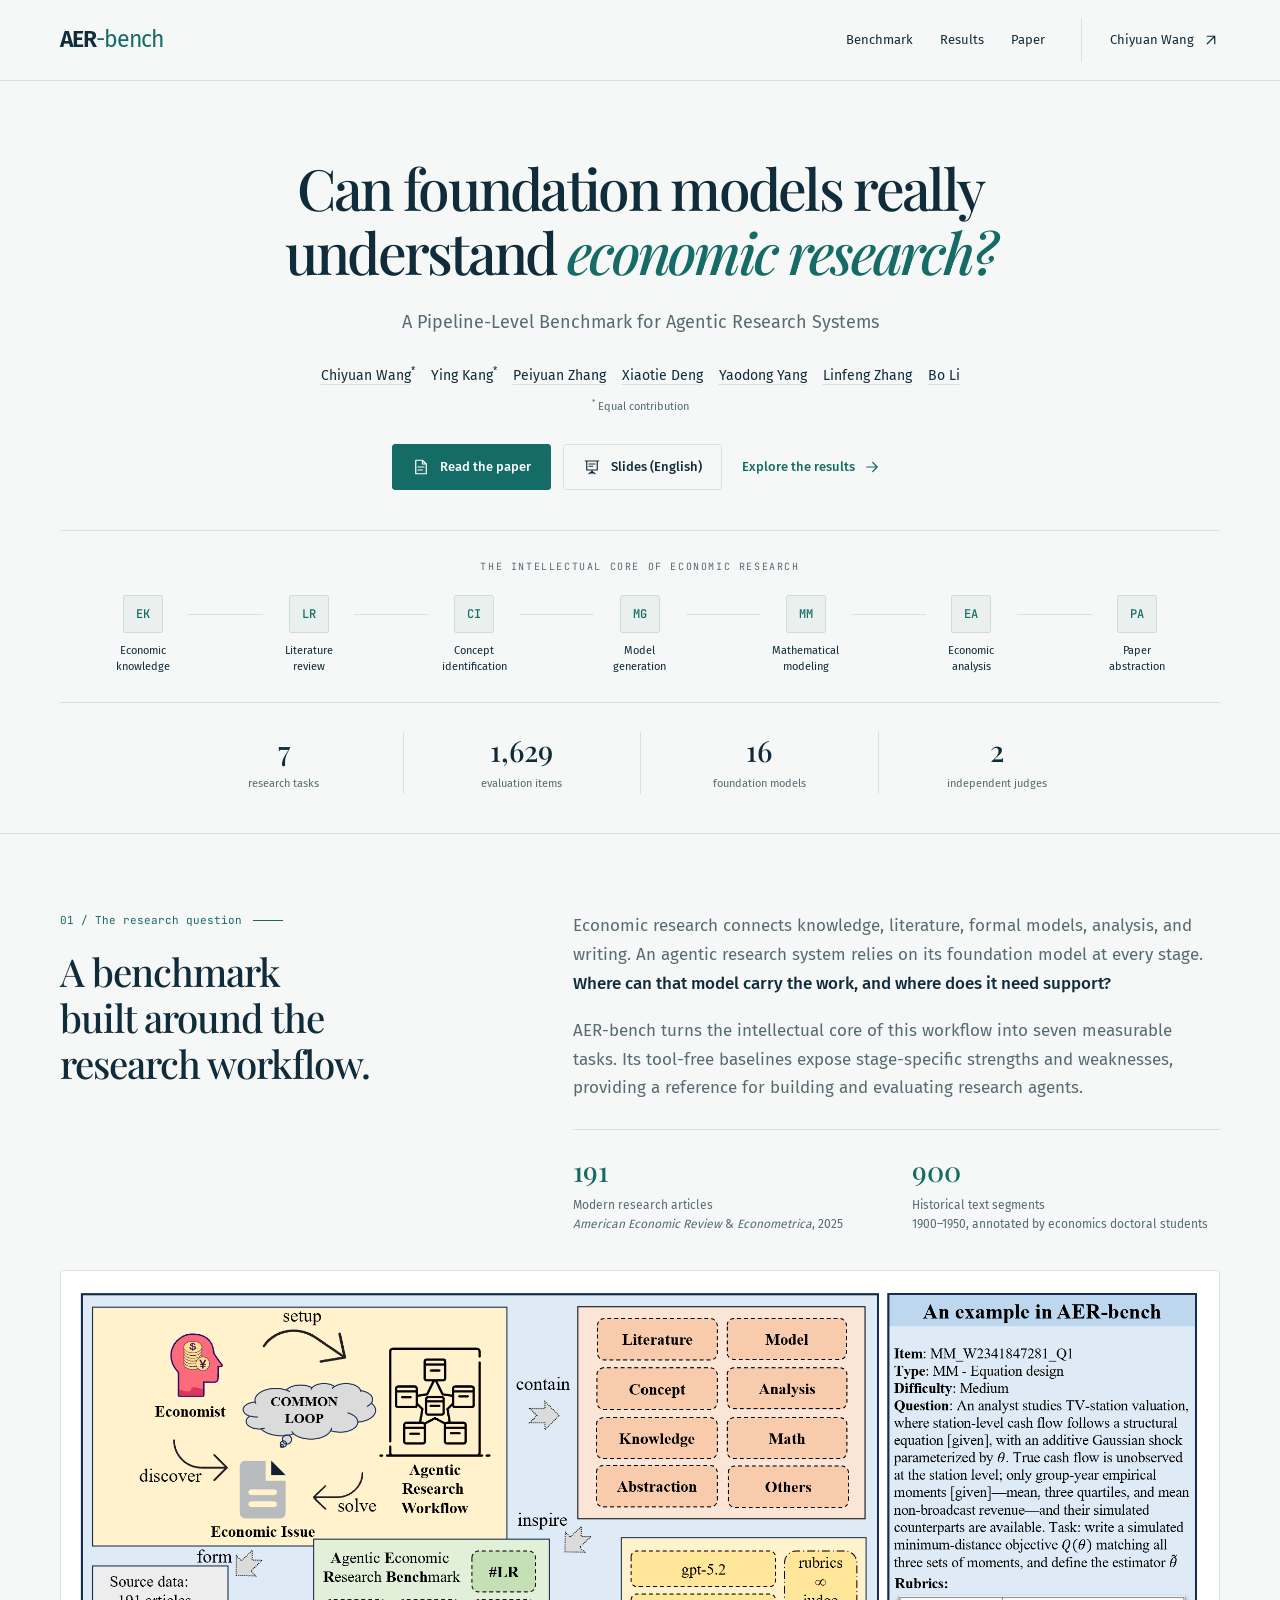
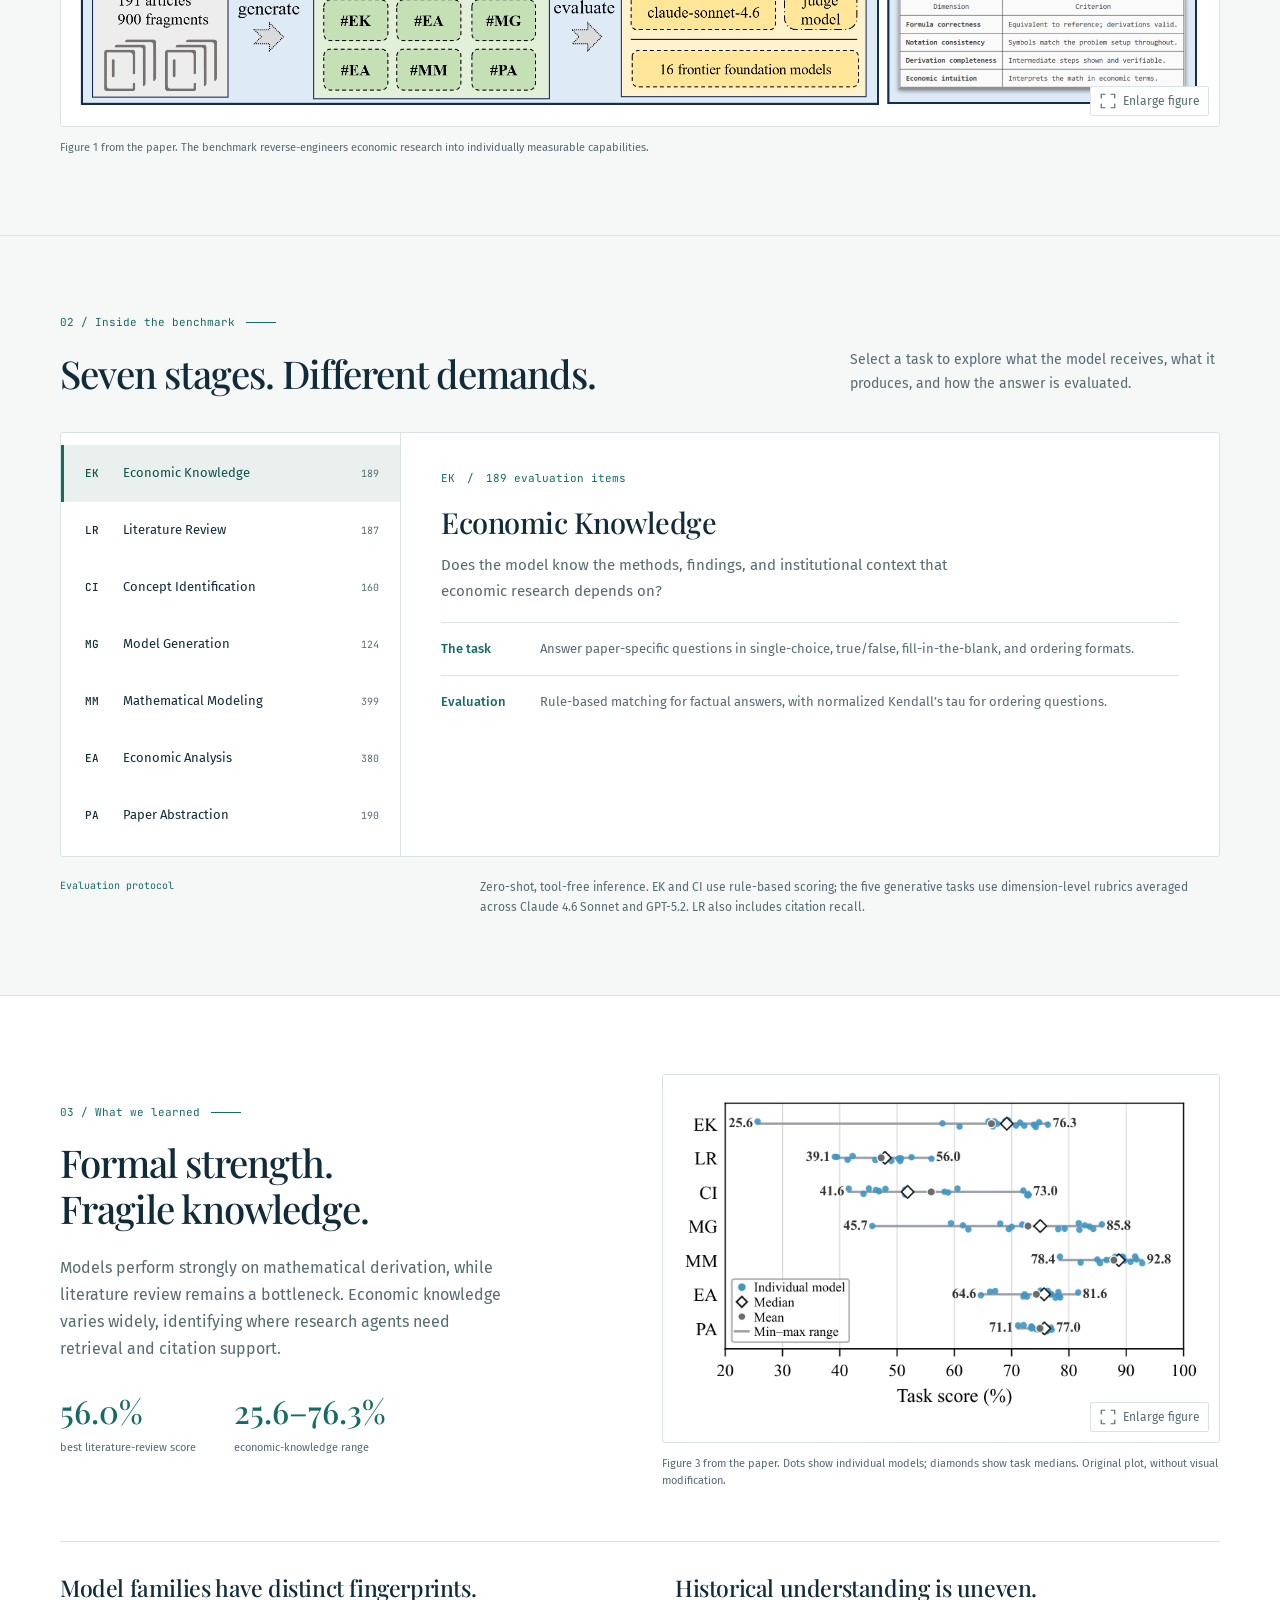
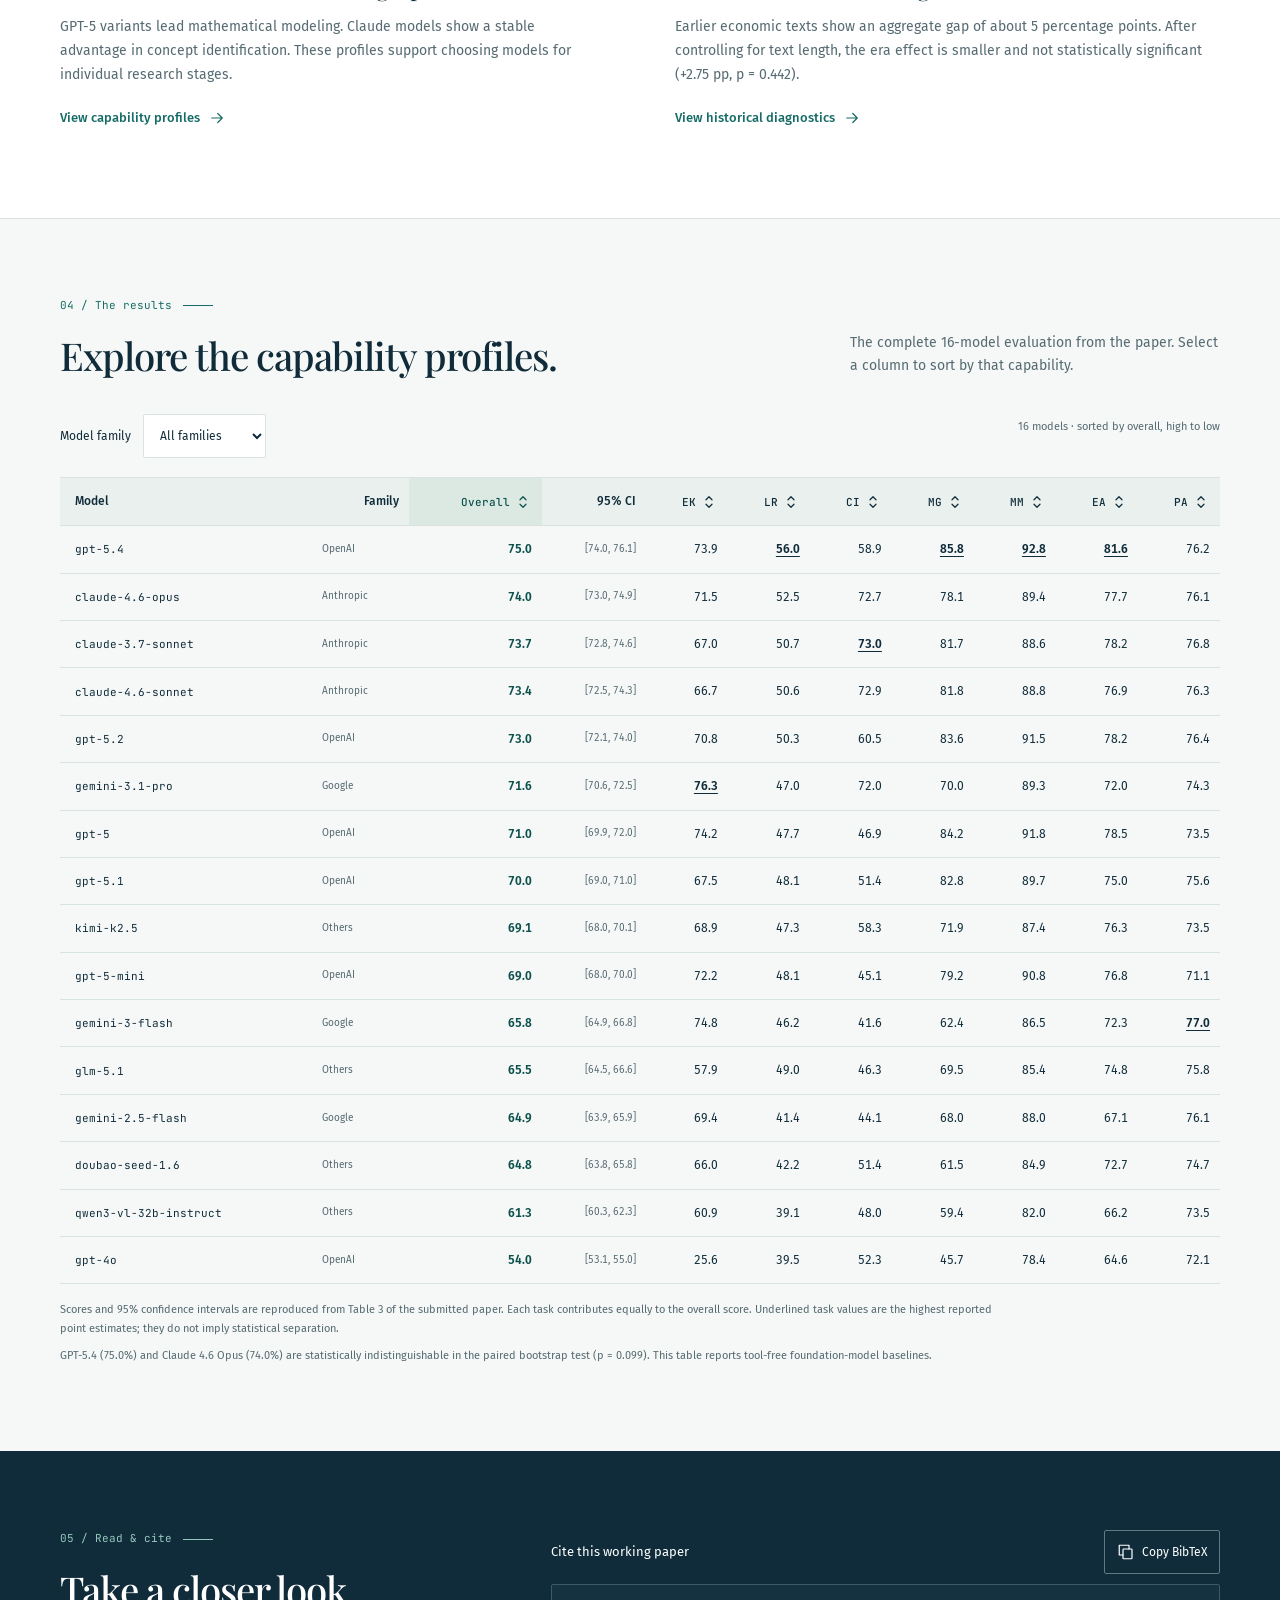
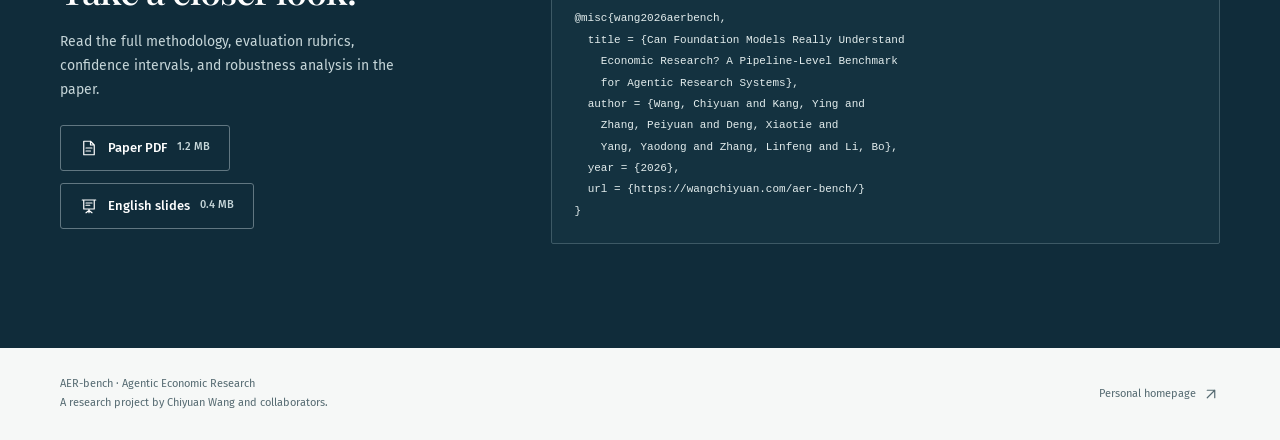
==== aer-bench/index.html @ 3208f841 "Add interactive AER-bench research project page" ====
<!DOCTYPE html>
<html lang="en">
  <head>
    <meta charset="utf-8" />
    <meta name="viewport" content="width=device-width, initial-scale=1" />
    <title>AER-bench — Can Foundation Models Really Understand Economic Research?</title>
    <meta name="description" content="AER-bench evaluates 16 foundation models across seven stages of economic research, with 1,629 items drawn from modern research articles and historical economic texts." />
    <link rel="canonical" href="https://wangchiyuan.com/aer-bench/" />
    <link rel="icon" type="image/png" href="../static/uploads/pku_icon.png" />
    <meta property="og:type" content="website" />
    <meta property="og:title" content="AER-bench — A Pipeline-Level Benchmark for Agentic Research Systems" />
    <meta property="og:description" content="Seven tasks. 1,629 items. 16 foundation models. A diagnostic of the model capabilities behind agentic economic research." />
    <meta property="og:url" content="https://wangchiyuan.com/aer-bench/" />
    <meta property="og:image" content="https://wangchiyuan.com/aer-bench/assets/framework.png" />
    <meta name="theme-color" content="#f6f8f7" />
    <link rel="preload" href="assets/fonts/playfair-display-normal.woff2" as="font" type="font/woff2" crossorigin />
    <link rel="preload" href="assets/fonts/fira-sans-400.woff2" as="font" type="font/woff2" crossorigin />
    <link rel="stylesheet" href="style.css?v=1" />
    <script src="script.js" defer></script>
    <script type="application/ld+json">
      {
        "@context": "https://schema.org",
        "@type": "ScholarlyArticle",
        "name": "Can Foundation Models Really Understand Economic Research? A Pipeline-Level Benchmark for Agentic Research Systems",
        "alternateName": "AER-bench",
        "url": "https://wangchiyuan.com/aer-bench/",
        "encoding": {"@type": "MediaObject", "contentUrl": "https://wangchiyuan.com/static/uploads/AER_bench.pdf", "encodingFormat": "application/pdf"},
        "author": [
          {"@type": "Person", "name": "Chiyuan Wang", "url": "https://wangchiyuan.com/"},
          {"@type": "Person", "name": "Ying Kang"},
          {"@type": "Person", "name": "Peiyuan Zhang"},
          {"@type": "Person", "name": "Xiaotie Deng"},
          {"@type": "Person", "name": "Yaodong Yang"},
          {"@type": "Person", "name": "Linfeng Zhang"},
          {"@type": "Person", "name": "Bo Li"}
        ]
      }
    </script>
  </head>
  <body id="top">
    <a class="skip-link" href="#overview">Skip to the research</a>
    <svg class="symbols" xmlns="http://www.w3.org/2000/svg" aria-hidden="true">
      <symbol id="arrow" viewBox="0 0 24 24"><path d="M5 12h14m-6-6 6 6-6 6" /></symbol>
      <symbol id="external" viewBox="0 0 24 24"><path d="M7 17 17 7M7 7h10v10" /></symbol>
      <symbol id="paper" viewBox="0 0 24 24"><path d="M14 3H5v18h14V8Zm0 0v5h5M8 12h8M8 16h6" /></symbol>
      <symbol id="slides" viewBox="0 0 24 24"><path d="M3 4h18M5 4v12h14V4M12 16v5m-4 0 4-3 4 3M8 8h8M8 11h5" /></symbol>
      <symbol id="expand" viewBox="0 0 24 24"><path d="M8 3H3v5m13-5h5v5M3 16v5h5m13-5v5h-5" /></symbol>
      <symbol id="copy" viewBox="0 0 24 24"><rect x="8" y="8" width="12" height="13" rx="1" /><path d="M16 8V3H3v13h5" /></symbol>
      <symbol id="close" viewBox="0 0 24 24"><path d="m6 6 12 12M6 18 18 6" /></symbol>
      <symbol id="sort" viewBox="0 0 24 24"><path d="m8 9 4-4 4 4m-8 6 4 4 4-4" /></symbol>
    </svg>

    <header class="site-nav">
      <nav class="container nav-inner" aria-label="Project">
        <a href="#top" class="brand" aria-label="AER-bench, back to top">AER<span>-bench</span></a>
        <div class="nav-links">
          <a href="#benchmark">Benchmark</a>
          <a href="#results">Results</a>
          <a class="nav-paper" href="../static/uploads/AER_bench.pdf">Paper</a>
        </div>
        <a href="../" class="home-link" aria-label="Chiyuan Wang’s personal homepage"><span>Chiyuan Wang</span><svg class="icon" aria-hidden="true"><use href="#external" /></svg></a>
      </nav>
    </header>

    <main>
      <section class="hero container" aria-labelledby="project-title">
        <h1 id="project-title">Can foundation models really understand <em>economic research?</em></h1>
        <p class="subtitle">A Pipeline-Level Benchmark for Agentic Research Systems</p>
        <p class="authors">
          <span class="author"><a href="../">Chiyuan Wang</a><sup>*</sup></span>
          <span class="author">Ying Kang<sup>*</sup></span>
          <span class="author"><a href="https://cdjnzpy.github.io/">Peiyuan Zhang</a></span>
          <span class="author"><a href="https://scholar.google.com/citations?user=OBUwP_oAAAAJ&amp;hl=en">Xiaotie Deng</a></span>
          <span class="author"><a href="https://www.yangyaodong.com/">Yaodong Yang</a></span>
          <span class="author"><a href="https://scholar.google.com/citations?user=jk7qwmcAAAAJ&amp;hl=zh-CN">Linfeng Zhang</a></span>
          <span class="author"><a href="https://liboecon.com/">Bo Li</a></span>
        </p>
        <p class="contribution"><sup>*</sup> Equal contribution</p>
        <div class="actions">
          <a class="button primary" href="../static/uploads/AER_bench.pdf" type="application/pdf"><svg class="icon" aria-hidden="true"><use href="#paper" /></svg>Read the paper</a>
          <a class="button" href="../static/uploads/AER_bench_slides_en.pdf" type="application/pdf" hreflang="en"><svg class="icon" aria-hidden="true"><use href="#slides" /></svg>Slides (English)</a>
          <a class="text-link" href="#results">Explore the results<svg class="icon" aria-hidden="true"><use href="#arrow" /></svg></a>
        </div>
        <div class="workflow" aria-label="The seven benchmark tasks">
          <p class="workflow-caption">The intellectual core of economic research</p>
          <ol>
            <li><a href="#benchmark" data-task-link="EK"><span class="code">EK</span><span class="name">Economic<br />knowledge</span></a></li>
            <li><a href="#benchmark" data-task-link="LR"><span class="code">LR</span><span class="name">Literature<br />review</span></a></li>
            <li><a href="#benchmark" data-task-link="CI"><span class="code">CI</span><span class="name">Concept<br />identification</span></a></li>
            <li><a href="#benchmark" data-task-link="MG"><span class="code">MG</span><span class="name">Model<br />generation</span></a></li>
            <li><a href="#benchmark" data-task-link="MM"><span class="code">MM</span><span class="name">Mathematical<br />modeling</span></a></li>
            <li><a href="#benchmark" data-task-link="EA"><span class="code">EA</span><span class="name">Economic<br />analysis</span></a></li>
            <li><a href="#benchmark" data-task-link="PA"><span class="code">PA</span><span class="name">Paper<br />abstraction</span></a></li>
          </ol>
        </div>
        <dl class="stats">
          <div><dt>7</dt><dd>research tasks</dd></div>
          <div><dt>1,629</dt><dd>evaluation items</dd></div>
          <div><dt>16</dt><dd>foundation models</dd></div>
          <div><dt>2</dt><dd>independent judges</dd></div>
        </dl>
      </section>

      <section class="section" id="overview" aria-labelledby="overview-title">
        <div class="container">
          <div class="intro-layout">
            <div><p class="section-number">01 / The research question</p><h2 id="overview-title">A benchmark built around the research workflow.</h2></div>
            <div class="intro-copy">
              <p>Economic research connects knowledge, literature, formal models, analysis, and writing. An agentic research system relies on its foundation model at every stage. <strong>Where can that model carry the work, and where does it need support?</strong></p>
              <p>AER-bench turns the intellectual core of this workflow into seven measurable tasks. Its tool-free baselines expose stage-specific strengths and weaknesses, providing a reference for building and evaluating research agents.</p>
              <div class="corpus">
                <div><strong>191</strong><span>Modern research articles<br /><em>American Economic Review</em> &amp; <em>Econometrica</em>, 2025</span></div>
                <div><strong>900</strong><span>Historical text segments<br />1900–1950, annotated by economics doctoral students</span></div>
              </div>
            </div>
          </div>
          <figure class="figure">
            <button class="figure-open" type="button" data-figure="assets/framework.png" data-figure-title="AER-bench: original framework from the paper" aria-label="Enlarge the AER-bench framework figure">
              <img src="assets/framework.png" alt="The paper’s framework: modern and historical source texts yield seven research tasks, evaluated across 16 foundation models using task-specific rubrics and two judges." width="2048" height="770" loading="lazy" />
              <span class="zoom-hint"><svg class="icon" aria-hidden="true"><use href="#expand" /></svg><span>Enlarge figure</span></span>
            </button>
            <figcaption>Figure 1 from the paper. The benchmark reverse-engineers economic research into individually measurable capabilities.</figcaption>
          </figure>
        </div>
      </section>

      <section class="section" id="benchmark" aria-labelledby="benchmark-title">
        <div class="container">
          <div class="section-heading">
            <div><p class="section-number">02 / Inside the benchmark</p><h2 id="benchmark-title">Seven stages. Different demands.</h2></div>
            <p class="section-description">Select a task to explore what the model receives, what it produces, and how the answer is evaluated.</p>
          </div>
          <div class="task-explorer">
            <div class="task-tabs" role="tablist" aria-label="Research tasks" aria-orientation="vertical">
              <button class="task-tab" id="tab-EK" role="tab" aria-controls="task-panel" aria-selected="true" data-task="EK"><span class="task-code">EK</span><span class="task-label">Economic Knowledge</span><span class="count">189</span></button>
              <button class="task-tab" id="tab-LR" role="tab" aria-controls="task-panel" aria-selected="false" tabindex="-1" data-task="LR"><span class="task-code">LR</span><span class="task-label">Literature Review</span><span class="count">187</span></button>
              <button class="task-tab" id="tab-CI" role="tab" aria-controls="task-panel" aria-selected="false" tabindex="-1" data-task="CI"><span class="task-code">CI</span><span class="task-label">Concept Identification</span><span class="count">160</span></button>
              <button class="task-tab" id="tab-MG" role="tab" aria-controls="task-panel" aria-selected="false" tabindex="-1" data-task="MG"><span class="task-code">MG</span><span class="task-label">Model Generation</span><span class="count">124</span></button>
              <button class="task-tab" id="tab-MM" role="tab" aria-controls="task-panel" aria-selected="false" tabindex="-1" data-task="MM"><span class="task-code">MM</span><span class="task-label">Mathematical Modeling</span><span class="count">399</span></button>
              <button class="task-tab" id="tab-EA" role="tab" aria-controls="task-panel" aria-selected="false" tabindex="-1" data-task="EA"><span class="task-code">EA</span><span class="task-label">Economic Analysis</span><span class="count">380</span></button>
              <button class="task-tab" id="tab-PA" role="tab" aria-controls="task-panel" aria-selected="false" tabindex="-1" data-task="PA"><span class="task-code">PA</span><span class="task-label">Paper Abstraction</span><span class="count">190</span></button>
            </div>
            <div class="task-panel" id="task-panel" role="tabpanel" aria-labelledby="tab-EK" tabindex="0">
              <p class="task-meta"><span id="task-code">EK</span><span>/</span><span id="task-count">189 evaluation items</span></p>
              <h3 id="task-title">Economic Knowledge</h3>
              <p class="task-description" id="task-description">Does the model know the methods, findings, and institutional context that economic research depends on?</p>
              <dl class="task-detail"><dt>The task</dt><dd id="task-format">Answer paper-specific questions in single-choice, true/false, fill-in-the-blank, and ordering formats.</dd></dl>
              <dl class="task-detail"><dt>Evaluation</dt><dd id="task-scoring">Rule-based matching for factual answers, with normalized Kendall’s tau for ordering questions.</dd></dl>
            </div>
          </div>
          <div class="protocol"><span class="protocol-label">Evaluation protocol</span><p>Zero-shot, tool-free inference. EK and CI use rule-based scoring; the five generative tasks use dimension-level rubrics averaged across Claude 4.6 Sonnet and GPT-5.2. LR also includes citation recall.</p></div>
          <noscript><p>Task details are available in Section 2.1 of the <a href="../static/uploads/AER_bench.pdf">paper</a>. The task selector and result sorting require JavaScript; all reported scores remain available below.</p></noscript>
        </div>
      </section>

      <section class="section findings" id="findings" aria-labelledby="findings-title">
        <div class="container">
          <div class="finding-main">
            <div>
              <p class="section-number">03 / What we learned</p>
              <h2 id="findings-title">Formal strength.<br />Fragile knowledge.</h2>
              <p class="summary">Models perform strongly on mathematical derivation, while literature review remains a bottleneck. Economic knowledge varies widely, identifying where research agents need retrieval and citation support.</p>
              <div class="finding-numbers"><div><strong>56.0%</strong><span>best literature-review score</span></div><div><strong>25.6–76.3%</strong><span>economic-knowledge range</span></div></div>
            </div>
            <figure class="figure">
              <button class="figure-open" type="button" data-figure="assets/task_score_distribution.png" data-figure-title="Task-score distributions across all 16 models" aria-label="Enlarge task-score distribution figure"><img src="assets/task_score_distribution.png" alt="Task scores across 16 models: literature review ranges from 39.1 to 56.0 percent; mathematical modeling ranges from 78.4 to 92.8 percent; economic knowledge has the widest spread, from 25.6 to 76.3 percent." width="732" height="439" loading="lazy" /><span class="zoom-hint"><svg class="icon" aria-hidden="true"><use href="#expand" /></svg><span>Enlarge figure</span></span></button>
              <figcaption>Figure 3 from the paper. Dots show individual models; diamonds show task medians. Original plot, without visual modification.</figcaption>
            </figure>
          </div>
          <div class="finding-notes">
            <article><h3>Model families have distinct fingerprints.</h3><p>GPT-5 variants lead mathematical modeling. Claude models show a stable advantage in concept identification. These profiles support choosing models for individual research stages.</p><button class="text-link figure-link" type="button" data-figure="assets/all_model_task_scores.png" data-figure-title="Per-task capability profiles for all 16 models">View capability profiles<svg class="icon" aria-hidden="true"><use href="#arrow" /></svg></button></article>
            <article><h3>Historical understanding is uneven.</h3><p>Earlier economic texts show an aggregate gap of about 5 percentage points. After controlling for text length, the era effect is smaller and not statistically significant (+2.75 pp, p = 0.442).</p><button class="text-link figure-link" type="button" data-figure="assets/historical_ci.png" data-figure-title="Historical concept identification across eight economic dimensions">View historical diagnostics<svg class="icon" aria-hidden="true"><use href="#arrow" /></svg></button></article>
          </div>
        </div>
      </section>

      <section class="section" id="results" aria-labelledby="results-title">
        <div class="container">
          <div class="section-heading"><div><p class="section-number">04 / The results</p><h2 id="results-title">Explore the capability profiles.</h2></div><p class="section-description">The complete 16-model evaluation from the paper. Select a column to sort by that capability.</p></div>
          <div class="results-controls"><label class="filter" for="family-filter">Model family<select id="family-filter"><option value="all">All families</option><option value="OpenAI">OpenAI</option><option value="Anthropic">Anthropic</option><option value="Google">Google</option><option value="Others">Others</option></select></label><p class="results-status" id="results-status" role="status">16 models · sorted by overall, high to low</p></div>
          <p class="table-help">Scroll across to compare task scores. Model names stay in view.</p>
          <div class="table-scroll" role="region" aria-label="Model results, scroll horizontally for all task scores" tabindex="0">
            <table id="results-table">
              <caption class="sr-only">AER-bench Table 3. Scores in percent, higher is better. Overall confidence intervals use item-level bootstrap resampling.</caption>
              <thead><tr><th scope="col">Model</th><th scope="col">Family</th><th scope="col" class="metric-heading" aria-sort="descending"><button type="button" data-sort="overall">Overall<svg class="icon" aria-hidden="true"><use href="#sort" /></svg></button></th><th scope="col">95% CI</th><th scope="col" class="metric-heading" aria-sort="none"><button type="button" data-sort="EK" title="Economic Knowledge">EK<svg class="icon" aria-hidden="true"><use href="#sort" /></svg></button></th><th scope="col" class="metric-heading" aria-sort="none"><button type="button" data-sort="LR" title="Literature Review">LR<svg class="icon" aria-hidden="true"><use href="#sort" /></svg></button></th><th scope="col" class="metric-heading" aria-sort="none"><button type="button" data-sort="CI" title="Concept Identification">CI<svg class="icon" aria-hidden="true"><use href="#sort" /></svg></button></th><th scope="col" class="metric-heading" aria-sort="none"><button type="button" data-sort="MG" title="Model Generation">MG<svg class="icon" aria-hidden="true"><use href="#sort" /></svg></button></th><th scope="col" class="metric-heading" aria-sort="none"><button type="button" data-sort="MM" title="Mathematical Modeling">MM<svg class="icon" aria-hidden="true"><use href="#sort" /></svg></button></th><th scope="col" class="metric-heading" aria-sort="none"><button type="button" data-sort="EA" title="Economic Analysis">EA<svg class="icon" aria-hidden="true"><use href="#sort" /></svg></button></th><th scope="col" class="metric-heading" aria-sort="none"><button type="button" data-sort="PA" title="Paper Abstraction">PA<svg class="icon" aria-hidden="true"><use href="#sort" /></svg></button></th></tr></thead>
              <tbody>
                <tr data-model="gpt-5.4" data-family="OpenAI" data-overall="75.0" data-ek="73.9" data-lr="56.0" data-ci="58.9" data-mg="85.8" data-mm="92.8" data-ea="81.6" data-pa="76.2"><th scope="row">gpt-5.4</th><td class="provider">OpenAI</td><td class="overall">75.0</td><td class="interval">[74.0, 76.1]</td><td>73.9</td><td class="best">56.0</td><td>58.9</td><td class="best">85.8</td><td class="best">92.8</td><td class="best">81.6</td><td>76.2</td></tr>
                <tr data-model="claude-4.6-opus" data-family="Anthropic" data-overall="74.0" data-ek="71.5" data-lr="52.5" data-ci="72.7" data-mg="78.1" data-mm="89.4" data-ea="77.7" data-pa="76.1"><th scope="row">claude-4.6-opus</th><td class="provider">Anthropic</td><td class="overall">74.0</td><td class="interval">[73.0, 74.9]</td><td>71.5</td><td>52.5</td><td>72.7</td><td>78.1</td><td>89.4</td><td>77.7</td><td>76.1</td></tr>
                <tr data-model="claude-3.7-sonnet" data-family="Anthropic" data-overall="73.7" data-ek="67.0" data-lr="50.7" data-ci="73.0" data-mg="81.7" data-mm="88.6" data-ea="78.2" data-pa="76.8"><th scope="row">claude-3.7-sonnet</th><td class="provider">Anthropic</td><td class="overall">73.7</td><td class="interval">[72.8, 74.6]</td><td>67.0</td><td>50.7</td><td class="best">73.0</td><td>81.7</td><td>88.6</td><td>78.2</td><td>76.8</td></tr>
                <tr data-model="claude-4.6-sonnet" data-family="Anthropic" data-overall="73.4" data-ek="66.7" data-lr="50.6" data-ci="72.9" data-mg="81.8" data-mm="88.8" data-ea="76.9" data-pa="76.3"><th scope="row">claude-4.6-sonnet</th><td class="provider">Anthropic</td><td class="overall">73.4</td><td class="interval">[72.5, 74.3]</td><td>66.7</td><td>50.6</td><td>72.9</td><td>81.8</td><td>88.8</td><td>76.9</td><td>76.3</td></tr>
                <tr data-model="gpt-5.2" data-family="OpenAI" data-overall="73.0" data-ek="70.8" data-lr="50.3" data-ci="60.5" data-mg="83.6" data-mm="91.5" data-ea="78.2" data-pa="76.4"><th scope="row">gpt-5.2</th><td class="provider">OpenAI</td><td class="overall">73.0</td><td class="interval">[72.1, 74.0]</td><td>70.8</td><td>50.3</td><td>60.5</td><td>83.6</td><td>91.5</td><td>78.2</td><td>76.4</td></tr>
                <tr data-model="gemini-3.1-pro" data-family="Google" data-overall="71.6" data-ek="76.3" data-lr="47.0" data-ci="72.0" data-mg="70.0" data-mm="89.3" data-ea="72.0" data-pa="74.3"><th scope="row">gemini-3.1-pro</th><td class="provider">Google</td><td class="overall">71.6</td><td class="interval">[70.6, 72.5]</td><td class="best">76.3</td><td>47.0</td><td>72.0</td><td>70.0</td><td>89.3</td><td>72.0</td><td>74.3</td></tr>
                <tr data-model="gpt-5" data-family="OpenAI" data-overall="71.0" data-ek="74.2" data-lr="47.7" data-ci="46.9" data-mg="84.2" data-mm="91.8" data-ea="78.5" data-pa="73.5"><th scope="row">gpt-5</th><td class="provider">OpenAI</td><td class="overall">71.0</td><td class="interval">[69.9, 72.0]</td><td>74.2</td><td>47.7</td><td>46.9</td><td>84.2</td><td>91.8</td><td>78.5</td><td>73.5</td></tr>
                <tr data-model="gpt-5.1" data-family="OpenAI" data-overall="70.0" data-ek="67.5" data-lr="48.1" data-ci="51.4" data-mg="82.8" data-mm="89.7" data-ea="75.0" data-pa="75.6"><th scope="row">gpt-5.1</th><td class="provider">OpenAI</td><td class="overall">70.0</td><td class="interval">[69.0, 71.0]</td><td>67.5</td><td>48.1</td><td>51.4</td><td>82.8</td><td>89.7</td><td>75.0</td><td>75.6</td></tr>
                <tr data-model="kimi-k2.5" data-family="Others" data-overall="69.1" data-ek="68.9" data-lr="47.3" data-ci="58.3" data-mg="71.9" data-mm="87.4" data-ea="76.3" data-pa="73.5"><th scope="row">kimi-k2.5</th><td class="provider">Others</td><td class="overall">69.1</td><td class="interval">[68.0, 70.1]</td><td>68.9</td><td>47.3</td><td>58.3</td><td>71.9</td><td>87.4</td><td>76.3</td><td>73.5</td></tr>
                <tr data-model="gpt-5-mini" data-family="OpenAI" data-overall="69.0" data-ek="72.2" data-lr="48.1" data-ci="45.1" data-mg="79.2" data-mm="90.8" data-ea="76.8" data-pa="71.1"><th scope="row">gpt-5-mini</th><td class="provider">OpenAI</td><td class="overall">69.0</td><td class="interval">[68.0, 70.0]</td><td>72.2</td><td>48.1</td><td>45.1</td><td>79.2</td><td>90.8</td><td>76.8</td><td>71.1</td></tr>
                <tr data-model="gemini-3-flash" data-family="Google" data-overall="65.8" data-ek="74.8" data-lr="46.2" data-ci="41.6" data-mg="62.4" data-mm="86.5" data-ea="72.3" data-pa="77.0"><th scope="row">gemini-3-flash</th><td class="provider">Google</td><td class="overall">65.8</td><td class="interval">[64.9, 66.8]</td><td>74.8</td><td>46.2</td><td>41.6</td><td>62.4</td><td>86.5</td><td>72.3</td><td class="best">77.0</td></tr>
                <tr data-model="glm-5.1" data-family="Others" data-overall="65.5" data-ek="57.9" data-lr="49.0" data-ci="46.3" data-mg="69.5" data-mm="85.4" data-ea="74.8" data-pa="75.8"><th scope="row">glm-5.1</th><td class="provider">Others</td><td class="overall">65.5</td><td class="interval">[64.5, 66.6]</td><td>57.9</td><td>49.0</td><td>46.3</td><td>69.5</td><td>85.4</td><td>74.8</td><td>75.8</td></tr>
                <tr data-model="gemini-2.5-flash" data-family="Google" data-overall="64.9" data-ek="69.4" data-lr="41.4" data-ci="44.1" data-mg="68.0" data-mm="88.0" data-ea="67.1" data-pa="76.1"><th scope="row">gemini-2.5-flash</th><td class="provider">Google</td><td class="overall">64.9</td><td class="interval">[63.9, 65.9]</td><td>69.4</td><td>41.4</td><td>44.1</td><td>68.0</td><td>88.0</td><td>67.1</td><td>76.1</td></tr>
                <tr data-model="doubao-seed-1.6" data-family="Others" data-overall="64.8" data-ek="66.0" data-lr="42.2" data-ci="51.4" data-mg="61.5" data-mm="84.9" data-ea="72.7" data-pa="74.7"><th scope="row">doubao-seed-1.6</th><td class="provider">Others</td><td class="overall">64.8</td><td class="interval">[63.8, 65.8]</td><td>66.0</td><td>42.2</td><td>51.4</td><td>61.5</td><td>84.9</td><td>72.7</td><td>74.7</td></tr>
                <tr data-model="qwen3-vl-32b-instruct" data-family="Others" data-overall="61.3" data-ek="60.9" data-lr="39.1" data-ci="48.0" data-mg="59.4" data-mm="82.0" data-ea="66.2" data-pa="73.5"><th scope="row">qwen3-vl-32b-instruct</th><td class="provider">Others</td><td class="overall">61.3</td><td class="interval">[60.3, 62.3]</td><td>60.9</td><td>39.1</td><td>48.0</td><td>59.4</td><td>82.0</td><td>66.2</td><td>73.5</td></tr>
                <tr data-model="gpt-4o" data-family="OpenAI" data-overall="54.0" data-ek="25.6" data-lr="39.5" data-ci="52.3" data-mg="45.7" data-mm="78.4" data-ea="64.6" data-pa="72.1"><th scope="row">gpt-4o</th><td class="provider">OpenAI</td><td class="overall">54.0</td><td class="interval">[53.1, 55.0]</td><td>25.6</td><td>39.5</td><td>52.3</td><td>45.7</td><td>78.4</td><td>64.6</td><td>72.1</td></tr>
              </tbody>
            </table>
          </div>
          <div class="table-notes"><p>Scores and 95% confidence intervals are reproduced from Table 3 of the submitted paper. Each task contributes equally to the overall score. Underlined task values are the highest reported point estimates; they do not imply statistical separation.</p><p>GPT-5.4 (75.0%) and Claude 4.6 Opus (74.0%) are statistically indistinguishable in the paired bootstrap test (p = 0.099). This table reports tool-free foundation-model baselines.</p></div>
        </div>
      </section>

      <section class="section resources" id="resources" aria-labelledby="resources-title">
        <div class="container resource-layout">
          <div><p class="section-number">05 / Read &amp; cite</p><h2 id="resources-title">Take a closer look.</h2><p class="description">Read the full methodology, evaluation rubrics, confidence intervals, and robustness analysis in the paper.</p><div class="resource-links"><a class="button" href="../static/uploads/AER_bench.pdf" type="application/pdf"><svg class="icon" aria-hidden="true"><use href="#paper" /></svg>Paper PDF <small>1.2 MB</small></a><a class="button" href="../static/uploads/AER_bench_slides_en.pdf" type="application/pdf" hreflang="en"><svg class="icon" aria-hidden="true"><use href="#slides" /></svg>English slides <small>0.4 MB</small></a></div></div>
          <div><div class="citation-head"><h3>Cite this working paper</h3><button class="copy-button" id="copy-citation" type="button"><svg class="icon" aria-hidden="true"><use href="#copy" /></svg><span>Copy BibTeX</span></button></div><pre><code id="citation">@misc{wang2026aerbench,
  title = {Can Foundation Models Really Understand
    Economic Research? A Pipeline-Level Benchmark
    for Agentic Research Systems},
  author = {Wang, Chiyuan and Kang, Ying and
    Zhang, Peiyuan and Deng, Xiaotie and
    Yang, Yaodong and Zhang, Linfeng and Li, Bo},
  year = {2026},
  url = {https://wangchiyuan.com/aer-bench/}
}</code></pre><p class="copy-status" id="copy-status" role="status"></p></div>
        </div>
      </section>
    </main>

    <footer class="container footer"><p>AER-bench · Agentic Economic Research<br />A research project by Chiyuan Wang and collaborators.</p><a href="../">Personal homepage<svg class="icon" aria-hidden="true"><use href="#external" /></svg></a></footer>
    <dialog id="figure-viewer" aria-labelledby="figure-title"><div class="dialog-header"><h2 id="figure-title">Research figure</h2><a class="text-link" id="figure-original" target="_blank" rel="noopener noreferrer">Open original<svg class="icon" aria-hidden="true"><use href="#external" /></svg></a><button class="dialog-close" type="button" aria-label="Close enlarged figure"><svg class="icon" aria-hidden="true"><use href="#close" /></svg></button></div><img class="dialog-image" id="figure-image" alt="" /></dialog>
  </body>
</html>
---- aer-bench/style.css ----
/* Self-hosted Latin subsets; SIL Open Font Licenses in assets/fonts/. */
@font-face { font-family: 'Fira Sans'; font-style: normal; font-weight: 400; font-display: swap; src: url('assets/fonts/fira-sans-400.woff2') format('woff2'); }
@font-face { font-family: 'Fira Sans'; font-style: normal; font-weight: 500; font-display: swap; src: url('assets/fonts/fira-sans-500.woff2') format('woff2'); }
@font-face { font-family: 'Fira Sans'; font-style: normal; font-weight: 600; font-display: swap; src: url('assets/fonts/fira-sans-600.woff2') format('woff2'); }
@font-face { font-family: 'JetBrains Mono'; font-style: normal; font-weight: 400 500; font-display: swap; src: url('assets/fonts/jetbrains-mono.woff2') format('woff2'); }
@font-face { font-family: 'Playfair Display'; font-style: italic; font-weight: 500; font-display: swap; src: url('assets/fonts/playfair-display-italic.woff2') format('woff2'); }
@font-face { font-family: 'Playfair Display'; font-style: normal; font-weight: 500 600; font-display: swap; src: url('assets/fonts/playfair-display-normal.woff2') format('woff2'); }

/* AER-bench: an editorial research page, independent of the personal-site theme. */
:root {
  --page: #f6f8f7;
  --white: #fff;
  --ink: #102c3a;
  --muted: #566b72;
  --teal: #156b65;
  --teal-dark: #0d514d;
  --tint: #e9f0ed;
  --line: #d9e3df;
  --gold: #a57529;
  --serif: "Playfair Display", Georgia, serif;
  --sans: "Fira Sans", "Segoe UI", sans-serif;
  --mono: "JetBrains Mono", ui-monospace, monospace;
  --width: 1160px;
}
*, *::before, *::after { box-sizing: border-box; }
html { scroll-padding-top: 96px; }
body { margin: 0; background: var(--page); color: var(--ink); font: 17px/1.7 var(--sans); -webkit-font-smoothing: antialiased; }
button, select { font: inherit; }
button, a, select { -webkit-tap-highlight-color: transparent; }
button { color: inherit; cursor: pointer; }
a { color: inherit; text-underline-offset: 4px; text-decoration-thickness: 1px; }
a:hover { color: var(--teal); }
button:focus-visible, a:focus-visible, select:focus-visible, [tabindex]:focus-visible { outline: 3px solid var(--gold); outline-offset: 5px; }
img { display: block; max-width: 100%; height: auto; }
svg.icon { width: 18px; height: 18px; flex: 0 0 18px; fill: none; stroke: currentColor; stroke-width: 1.6; stroke-linecap: round; stroke-linejoin: round; }
.symbols { position: absolute; width: 0; height: 0; overflow: hidden; }
.container { width: min(var(--width), calc(100% - 96px)); margin-inline: auto; }
.skip-link { position: fixed; left: 20px; top: -100px; z-index: 10; background: var(--white); padding: 10px 20px; }
.skip-link:focus { top: 12px; }
.site-nav { position: sticky; z-index: 5; top: 0; background: var(--page); border-bottom: 1px solid var(--line); }
.nav-inner { display: flex; align-items: center; gap: 28px; min-height: 80px; }
.brand { font-size: 23px; font-weight: 600; letter-spacing: -1px; text-decoration: none; white-space: nowrap; }
.brand span { color: var(--teal); font-weight: 400; }
.nav-links { margin-left: auto; display: flex; gap: 27px; align-items: center; }
.nav-links a, .home-link { display: inline-flex; align-items: center; gap: 8px; min-height: 44px; font-size: 13px; text-decoration: none; }
.home-link { margin-left: 8px; padding-left: 28px; border-left: 1px solid var(--line); min-width: 44px; justify-content: center; }
.hero { padding: 74px 0 0; text-align: center; }
.hero h1 { max-width: 1000px; margin: 0 auto 23px; font: 500 clamp(38px, 4.45vw, 64px)/1.13 var(--serif); letter-spacing: -2.7px; text-wrap: balance; }
.hero h1 em { color: var(--teal); font-weight: 500; }
.subtitle { margin: 0 0 25px; font-size: 18px; color: var(--muted); }
.authors { max-width: 960px; margin: 0 auto; font-size: 14px; line-height: 2; }
.authors a { text-decoration-color: var(--line); white-space: nowrap; }
.authors .author { display: inline-block; margin-inline: 6px; white-space: nowrap; }
sup { font-size: 0.7em; }
.contribution { color: var(--muted); font-size: 11px; margin: 6px 0 0; }
.actions { display: flex; align-items: center; justify-content: center; flex-wrap: wrap; gap: 12px; margin: 27px 0 40px; }
.button { display: inline-flex; align-items: center; justify-content: center; gap: 10px; min-height: 46px; padding: 9px 19px; border: 1px solid var(--line); border-radius: 3px; background: transparent; text-decoration: none; font: 500 13px/1.5 var(--sans); transition: background 160ms, border-color 160ms, color 160ms; }
.button:hover { border-color: var(--teal); background: var(--tint); color: var(--teal-dark); }
.button.primary { border-color: var(--teal); background: var(--teal); color: white; }
.button.primary:hover { background: var(--teal-dark); }
.text-link { display: inline-flex; align-items: center; gap: 8px; min-height: 44px; font: 500 13px/1.5 var(--sans); color: var(--teal); text-decoration: none; }
.actions .text-link { padding-inline: 8px; }
.workflow { padding: 28px 0 26px; border-block: 1px solid var(--line); }
.workflow-caption { margin: 0 0 20px; color: var(--muted); font: 400 10px/1.6 var(--mono); letter-spacing: 1.6px; text-transform: uppercase; }
.workflow ol { display: grid; grid-template-columns: repeat(7, 1fr); gap: 0; list-style: none; padding: 0; margin: 0; }
.workflow li { position: relative; display: flex; justify-content: center; }
.workflow li:not(:last-child)::after { content: ""; position: absolute; width: 45%; height: 1px; right: -22.5%; top: 19px; background: var(--line); }
.workflow a { position: relative; z-index: 1; min-width: 80px; text-decoration: none; }
.workflow .code { display: flex; align-items: center; justify-content: center; width: 40px; height: 38px; margin: 0 auto 10px; background: var(--tint); border: 1px solid #ceded7; color: var(--teal); font: 500 12px var(--mono); border-radius: 2px; }
.workflow .name { display: block; font-size: 11px; line-height: 1.5; }
.workflow a:hover .code { background: var(--teal); color: white; }
.stats { display: grid; grid-template-columns: repeat(4,1fr); max-width: 950px; margin: 29px auto 0; padding-bottom: 39px; }
.stats div + div { border-left: 1px solid var(--line); }
.stats dt { color: var(--ink); font: 500 29px/1.3 var(--serif); }
.stats dd { margin: 6px 0 0; font-size: 11px; color: var(--muted); }
.section { padding-block: 78px; border-top: 1px solid var(--line); }
.section-number { font: 400 11px/1.6 var(--mono); color: var(--teal); display: flex; align-items: center; gap: 11px; margin: 0 0 18px; }
.section-number::after { content: ""; width: 30px; height: 1px; background: var(--teal); }
h2 { margin: 0; font: 500 clamp(30px,3vw,40px)/1.2 var(--serif); letter-spacing: -1px; text-wrap: balance; }
h3 { margin: 0 0 12px; font-size: 20px; font-weight: 500; line-height: 1.4; }
p { margin: 0 0 18px; }
.intro-layout { display: grid; grid-template-columns: 0.85fr 1.3fr; gap: 90px; }
.intro-copy { font-size: 17px; color: var(--muted); }
.intro-copy strong { color: var(--ink); font-weight: 500; }
.corpus { display: flex; gap: 30px; margin-top: 26px; padding-top: 23px; border-top: 1px solid var(--line); }
.corpus div { flex: 1; }
.corpus strong { display: block; font: 500 28px/1.3 var(--serif); color: var(--teal); margin-bottom: 6px; }
.corpus span { font-size: 12px; line-height: 1.6; display: block; }
.figure { margin: 36px 0 0; }
.figure-open { position: relative; display: block; width: 100%; padding: 16px; background: white; border: 1px solid var(--line); border-radius: 3px; text-align: left; }
.figure-open:hover { border-color: var(--teal); }
.figure-open img { width: 100%; }
.zoom-hint { display: flex; position: absolute; bottom: 10px; right: 10px; gap: 6px; align-items: center; padding: 5px 8px; background: var(--white); color: var(--muted); font: 12px var(--sans); border: 1px solid var(--line); border-radius: 2px; }
figcaption { color: var(--muted); font-size: 11px; line-height: 1.6; margin-top: 12px; }
.section-heading { display: flex; align-items: flex-end; justify-content: space-between; gap: 48px; margin-bottom: 36px; }
.section-heading .section-description { max-width: 370px; color: var(--muted); font-size: 14px; margin: 0; }
.task-explorer { display: grid; grid-template-columns: 340px 1fr; border: 1px solid var(--line); border-radius: 3px; background: var(--white); overflow: hidden; }
.task-tabs { display: flex; flex-direction: column; padding: 12px 0; border-right: 1px solid var(--line); }
.task-tab { display: flex; align-items: center; gap: 13px; min-height: 57px; padding: 12px 21px; background: transparent; text-align: left; border: 0; border-left: 3px solid transparent; font-size: 13px; }
.task-tab:hover { background: var(--page); }
.task-tab[aria-selected="true"] { background: var(--tint); border-left-color: var(--teal); color: var(--teal-dark); }
.task-tab .task-code { font: 500 11px var(--mono); width: 25px; }
.task-tab .count { margin-left: auto; font: 10px var(--mono); color: var(--muted); }
.task-panel { padding: 38px 40px; }
.task-meta { display: flex; gap: 12px; align-items: center; color: var(--teal); font: 11px var(--mono); margin-bottom: 19px; }
.task-panel h3 { font: 500 29px/1.3 var(--serif); letter-spacing: -0.5px; }
.task-panel .task-description { font-size: 15px; color: var(--muted); max-width: 570px; }
.task-detail { display: grid; grid-template-columns: 85px 1fr; gap: 14px; padding-top: 15px; margin-top: 15px; border-top: 1px solid var(--line); font-size: 13px; }
.task-detail dt { color: var(--teal); font-weight: 500; }
.task-detail dd { margin: 0; color: var(--muted); }
.protocol { display: flex; justify-content: space-between; gap: 24px; margin-top: 20px; font-size: 12px; color: var(--muted); }
.protocol p { margin: 0; max-width: 740px; }
.protocol .protocol-label { font: 10px/1.8 var(--mono); color: var(--teal); white-space: nowrap; }
.findings { background: var(--white); }
.finding-main { display: grid; grid-template-columns: 1fr 1.05fr; gap: 70px; align-items: center; }
.finding-main h2 { max-width: 470px; margin-bottom: 22px; }
.finding-main .summary { color: var(--muted); font-size: 16px; max-width: 450px; }
.finding-main .figure { margin: 0; }
.finding-main .figure-open { padding: 22px 16px 30px; background: white; }
.finding-numbers { display: flex; gap: 38px; margin: 28px 0 0; }
.finding-numbers strong { display: block; color: var(--teal); font: 500 32px/1.3 var(--serif); }
.finding-numbers span { font-size: 11px; color: var(--muted); }
.finding-notes { display: grid; grid-template-columns: 1fr 1fr; gap: 70px; margin-top: 51px; padding-top: 30px; border-top: 1px solid var(--line); }
.finding-notes h3 { font: 500 23px/1.35 var(--serif); letter-spacing: -0.4px; }
.finding-notes p { font-size: 14px; color: var(--muted); margin-bottom: 9px; }
.figure-link { border: 0; padding: 0; background: transparent; }
.results-controls { display: flex; justify-content: space-between; align-items: center; gap: 20px; margin-bottom: 19px; font-size: 12px; }
.filter { display: flex; align-items: center; gap: 12px; }
.filter select { appearance: auto; background: var(--white); border: 1px solid var(--line); border-radius: 2px; color: var(--ink); min-height: 44px; padding: 8px 27px 8px 12px; font-size: 12px; }
.results-status { color: var(--muted); font-size: 11px; }
.table-scroll { max-width: 100%; overflow-x: auto; border-block: 1px solid var(--line); }
table { width: 100%; border-collapse: collapse; font-size: 12px; text-align: right; font-variant-numeric: tabular-nums; }
caption { text-align: left; color: var(--muted); padding: 0 0 15px; font-size: 12px; }
thead { background: var(--tint); }
th, td { padding: 13px 10px; border-bottom: 1px solid var(--line); white-space: nowrap; }
th { font-weight: 500; }
tbody th { font: 400 11px var(--mono); }
thead th:first-child { position: sticky; left: 0; z-index: 2; background: var(--tint); }
tbody th { position: sticky; left: 0; z-index: 1; background: var(--page); box-shadow: 1px 0 var(--line); }
th:first-child, td:first-child { text-align: left; padding-left: 15px; }
td.provider { text-align: left; font-size: 10px; color: var(--muted); }
th.metric-heading { padding: 0; }
th.metric-heading button { border: 0; display: inline-flex; align-items: center; justify-content: flex-end; min-width: 54px; width: 100%; min-height: 47px; gap: 4px; background: transparent; padding: 10px; font: 500 11px var(--mono); }
th.metric-heading[aria-sort="descending"] button, th.metric-heading[aria-sort="ascending"] button { color: var(--teal-dark); background: #dce9e3; }
th .sort-indicator { color: var(--teal); font-size: 10px; min-width: 7px; }
td.overall { font-weight: 600; color: var(--teal-dark); }
td.interval { color: var(--muted); font-size: 10px; }
td.best { font-weight: 600; text-decoration: underline; text-underline-offset: 3px; }
tbody tr:last-child th, tbody tr:last-child td { border-bottom: 0; }
tbody tr:hover { background: #eef3f0; }
tbody tr:hover th { background: #eef3f0; }
tbody tr[hidden] { display: none; }
.table-help { display: none; }
.table-notes { margin-top: 17px; font-size: 11px; color: var(--muted); max-width: 940px; }
.table-notes p { margin-bottom: 8px; }
.resources { background: var(--ink); color: white; border-color: var(--ink); }
.resources .section-number { color: #95c8bc; }
.resources .section-number::after { background: #95c8bc; }
.resource-layout { display: grid; grid-template-columns: 0.8fr 1.3fr; gap: 80px; }
.resources .description { margin-top: 18px; color: #c5d5d8; font-size: 14px; max-width: 340px; }
.resource-links { display: flex; align-items: flex-start; flex-direction: column; gap: 12px; margin-top: 23px; }
.resources .button { border-color: #617781; color: white; }
.resources .button:hover { color: white; background: #1d4352; }
.resources .button small { color: #c5d5d8; font-size: 11px; }
.citation-head { display: flex; justify-content: space-between; align-items: center; min-height: 44px; margin-bottom: 10px; }
.citation-head h3 { margin: 0; font-size: 13px; font-weight: 400; }
.copy-button { display: inline-flex; gap: 7px; align-items: center; border: 1px solid #617781; border-radius: 2px; padding: 7px 12px; min-height: 44px; color: white; background: transparent; font: 12px var(--sans); }
.copy-button:hover { background: #1d4352; }
pre { margin: 0; padding: 22px; border: 1px solid #3d5965; border-radius: 2px; background: #143240; color: #e3eded; white-space: pre-wrap; overflow-wrap: anywhere; font: 11px/1.85 var(--mono); }
.copy-status { color: #c5d5d8; margin: 8px 0 0; min-height: 18px; font-size: 11px; }
.footer { display: flex; align-items: center; justify-content: space-between; gap: 20px; padding-block: 24px; color: var(--muted); font-size: 11px; }
.footer p { margin: 0; }
.footer a { display: inline-flex; align-items: center; gap: 6px; min-height: 44px; text-decoration: none; }
dialog { width: min(1320px, calc(100vw - 40px)); max-height: calc(100dvh - 40px); padding: 0; border: 1px solid var(--line); border-radius: 4px; color: var(--ink); background: white; }
dialog::backdrop { background: rgba(5,25,34,.78); }
body:has(dialog[open]) { overflow: hidden; }
.dialog-header { display: flex; align-items: center; justify-content: space-between; gap: 20px; padding: 12px 18px; border-bottom: 1px solid var(--line); position: sticky; top: 0; background: white; }
.dialog-header h2 { font: 500 14px/1.5 var(--sans); letter-spacing: 0; }
.dialog-header .text-link { flex-shrink: 0; margin-left: auto; font-size: 11px; }
.dialog-close { min-height: 44px; min-width: 44px; display: grid; place-items: center; padding: 10px; background: transparent; border: 1px solid var(--line); border-radius: 2px; }
.dialog-image { max-height: calc(100dvh - 140px); width: auto; max-width: 100%; margin: 18px auto; object-fit: contain; }
.sr-only { position: absolute; width: 1px; height: 1px; overflow: hidden; padding: 0; margin: -1px; clip: rect(0,0,0,0); white-space: nowrap; border: 0; }
[hidden] { display: none !important; }
@media (prefers-reduced-motion: no-preference) {
  html { scroll-behavior: smooth; }
  .hero h1 { animation: appear 700ms both; }
  @keyframes appear { from { opacity: 0; transform: translateY(7px); } to { opacity: 1; transform: translateY(0); } }
}
@media (max-width: 1100px) {
  .intro-layout, .resource-layout { gap: 45px; }
  .finding-main, .finding-notes { gap: 35px; }
  .task-explorer { grid-template-columns: 300px 1fr; }
  .task-panel { padding: 30px; }
  .hero h1 { font-size: 54px; }
}
@media (max-width: 800px) {
  .container { width: calc(100% - 48px); }
  .nav-inner { min-height: 70px; gap: 16px; }
  .nav-links { gap: 18px; }
  .home-link { padding-left: 15px; margin-left: 0; }
  .home-link span { display: none; }
  .hero { padding-top: 52px; }
  .hero h1 { font-size: 46px; letter-spacing: -1.8px; }
  .subtitle { font-size: 16px; }
  .section { padding-block: 58px; }
  .intro-layout, .resource-layout { grid-template-columns: 1fr; gap: 26px; }
  .intro-layout h2 { max-width: 500px; }
  .intro-copy { font-size: 16px; }
  .section-heading { align-items: flex-start; gap: 28px; }
  .section-heading .section-description { max-width: 260px; font-size: 13px; }
  .task-explorer { grid-template-columns: 250px 1fr; }
  .task-tab { padding-inline: 13px; gap: 8px; font-size: 12px; }
  .task-panel { padding: 26px; }
  .task-panel h3 { font-size: 25px; }
  .task-panel .task-description { font-size: 14px; }
  .task-detail { grid-template-columns: 1fr; gap: 5px; }
  .finding-main { grid-template-columns: 1fr; gap: 30px; }
  .finding-main .summary { max-width: none; }
  .finding-main .figure { max-width: 590px; }
  .finding-numbers { margin-top: 22px; }
  .resources .description { max-width: none; }
  .resource-links { flex-direction: row; flex-wrap: wrap; margin-bottom: 10px; }
  .table-help { display: block; font-size: 11px; color: var(--muted); margin-bottom: 10px; }
}
@media (max-width: 600px) {
  html { scroll-padding-top: 85px; }
  .container { width: calc(100% - 40px); }
  .nav-inner { gap: 10px; min-height: 64px; }
  .brand { font-size: 20px; }
  .nav-links { gap: 14px; }
  .nav-links a { font-size: 11px; }
  .nav-links .nav-paper { display: none; }
  .home-link { border: 0; padding-left: 0; }
  .hero { padding-top: 43px; }
  .hero h1 { font-size: clamp(34px, 8.8vw, 45px); letter-spacing: -1.2px; line-height: 1.17; margin-bottom: 19px; }
  .subtitle { font-size: 14px; line-height: 1.6; margin-bottom: 19px; }
  .authors { font-size: 12px; line-height: 2.1; }
  .authors .author { margin-inline: 4px; }
  .contribution { font-size: 10px; }
  .actions { gap: 10px; margin-top: 22px; margin-bottom: 28px; }
  .button { padding-inline: 14px; font-size: 12px; }
  .actions .text-link { flex-basis: 100%; justify-content: center; font-size: 12px; }
  .workflow { padding-block: 22px; }
  .workflow-caption { font-size: 8px; letter-spacing: 1px; margin-bottom: 14px; }
  .workflow ol { gap: 14px 0; grid-template-columns: repeat(4,1fr); }
  .workflow a { min-width: 0; width: 100%; min-height: 70px; }
  .workflow .name { font-size: 9px; }
  .workflow .code { width: 34px; height: 30px; font-size: 10px; margin-bottom: 6px; }
  .workflow li::after { display: none; }
  .stats { margin-top: 23px; padding-bottom: 27px; }
  .stats dt { font-size: 23px; }
  .stats dd { font-size: 9px; margin-top: 5px; }
  .section { padding-block: 43px; }
  .section-number { margin-bottom: 13px; font-size: 10px; }
  h2 { font-size: 31px; }
  .intro-layout { gap: 23px; }
  .intro-copy { font-size: 15px; }
  .corpus { gap: 20px; margin-top: 21px; padding-top: 19px; }
  .corpus strong { font-size: 27px; }
  .corpus span { font-size: 11px; }
  .figure { margin-top: 24px; }
  .figure-open { padding: 8px; }
  .zoom-hint { bottom: 5px; right: 5px; padding: 4px; }
  .zoom-hint span { display: none; }
  figcaption { font-size: 10px; }
  .section-heading { display: block; margin-bottom: 25px; }
  .section-heading .section-description { max-width: none; margin-top: 17px; font-size: 13px; }
  .task-explorer { display: block; }
  .task-tabs { flex-direction: row; padding: 0; overflow-x: auto; border-right: 0; border-bottom: 1px solid var(--line); }
  .task-tab { flex: 0 0 60px; flex-direction: column; align-items: center; justify-content: center; gap: 3px; padding: 10px 6px; min-height: 65px; border-left: 0; border-bottom: 3px solid transparent; }
  .task-tab[aria-selected="true"] { border-bottom-color: var(--teal); }
  .task-tab .task-code { width: auto; font-size: 12px; }
  .task-tab .task-label { display: none; }
  .task-tab .count { margin: 0; font-size: 9px; }
  .task-panel { padding: 25px 21px; min-height: 350px; }
  .task-panel h3 { font-size: 26px; }
  .task-meta { font-size: 10px; margin-bottom: 14px; }
  .task-panel .task-description { font-size: 14px; }
  .protocol { flex-direction: column; gap: 7px; font-size: 11px; }
  .finding-main { gap: 26px; }
  .finding-main .summary { font-size: 14px; }
  .finding-numbers { gap: 29px; }
  .finding-numbers strong { font-size: 29px; }
  .finding-numbers span { font-size: 10px; }
  .finding-notes { grid-template-columns: 1fr; gap: 26px; margin-top: 31px; padding-top: 26px; }
  .finding-notes h3 { font-size: 23px; }
  .finding-notes p { font-size: 13px; }
  .results-controls { gap: 14px; font-size: 11px; align-items: flex-start; }
  .filter { align-items: flex-start; flex-direction: column; gap: 4px; }
  .filter select { font-size: 12px; }
  .results-status { text-align: right; max-width: 140px; font-size: 10px; margin-top: 24px; }
  .table-scroll { margin-inline: -2px; }
  table { font-size: 11px; }
  tbody th { font-size: 10px; }
  tbody th, thead th:first-child { min-width: 150px; width: 150px; max-width: 150px; white-space: normal; overflow-wrap: anywhere; }
  th, td { padding-block: 13px; }
  .table-notes { font-size: 10px; }
  .resource-layout { gap: 24px; }
  .resources .description { font-size: 13px; }
  .resource-links { flex-direction: column; gap: 10px; }
  pre { padding: 17px; font-size: 10px; }
  .footer { padding-block: 19px; font-size: 10px; align-items: flex-start; }
  .footer p { max-width: 200px; }
  dialog { width: calc(100vw - 20px); max-height: calc(100dvh - 20px); }
  .dialog-header { padding-inline: 12px; }
  .dialog-header h2 { font-size: 12px; }
  .dialog-header { flex-wrap: wrap; gap: 8px; }
  .dialog-header h2 { flex-basis: calc(100% - 60px); }
  .dialog-header .text-link { order: 1; margin-left: 0; }
}
@media print {
  .site-nav, .actions, .zoom-hint, .results-controls, .copy-button, .copy-status, .footer, dialog { display: none; }
  body, .resources, .findings { background: white; color: black; }
  .container { width: 100%; }
  .hero { padding-top: 0; }
  .section { padding-block: 25px; }
  .task-explorer { display: block; }
  .task-tabs { display: none; }
  .task-panel { padding: 20px; }
  .resource-layout { display: block; }
  pre { color: black; background: white; }
  table { font-size: 9px; }
  th, td { padding: 5px; }
  .table-scroll { overflow: visible; }
}
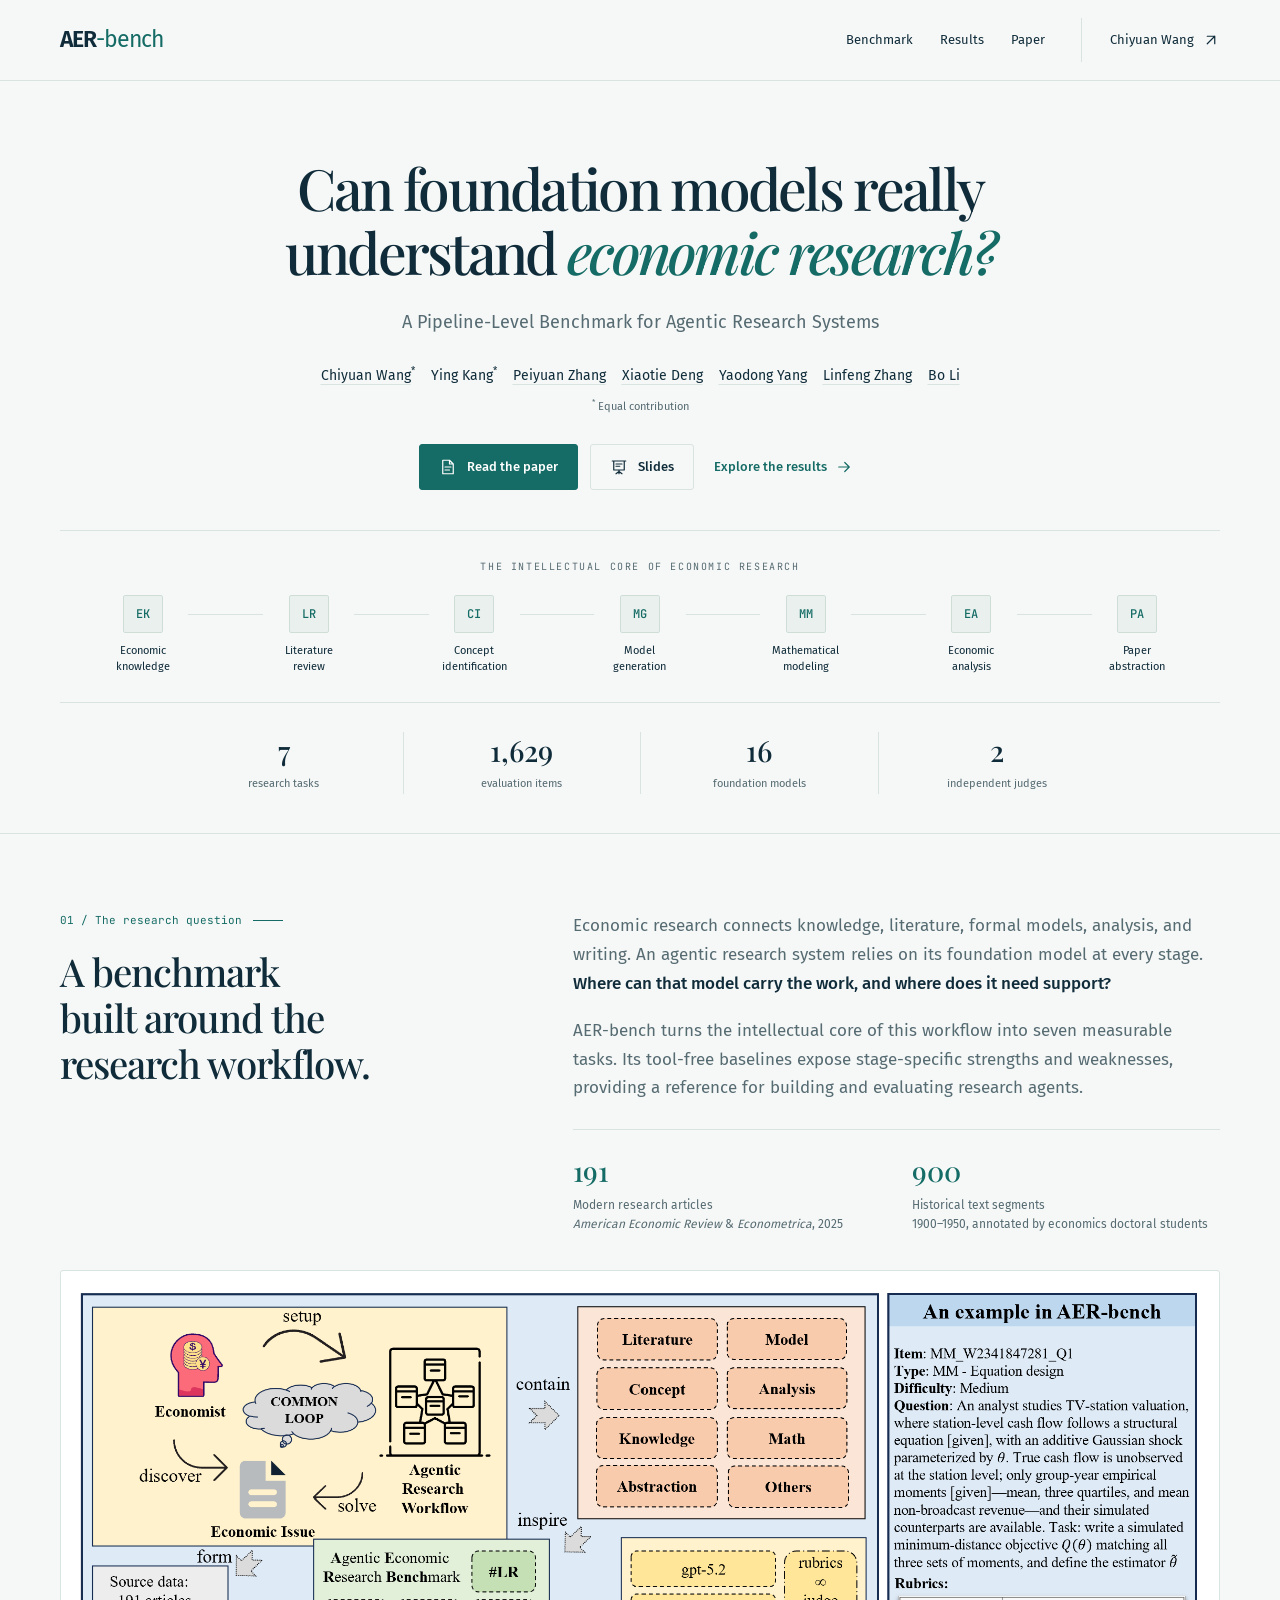
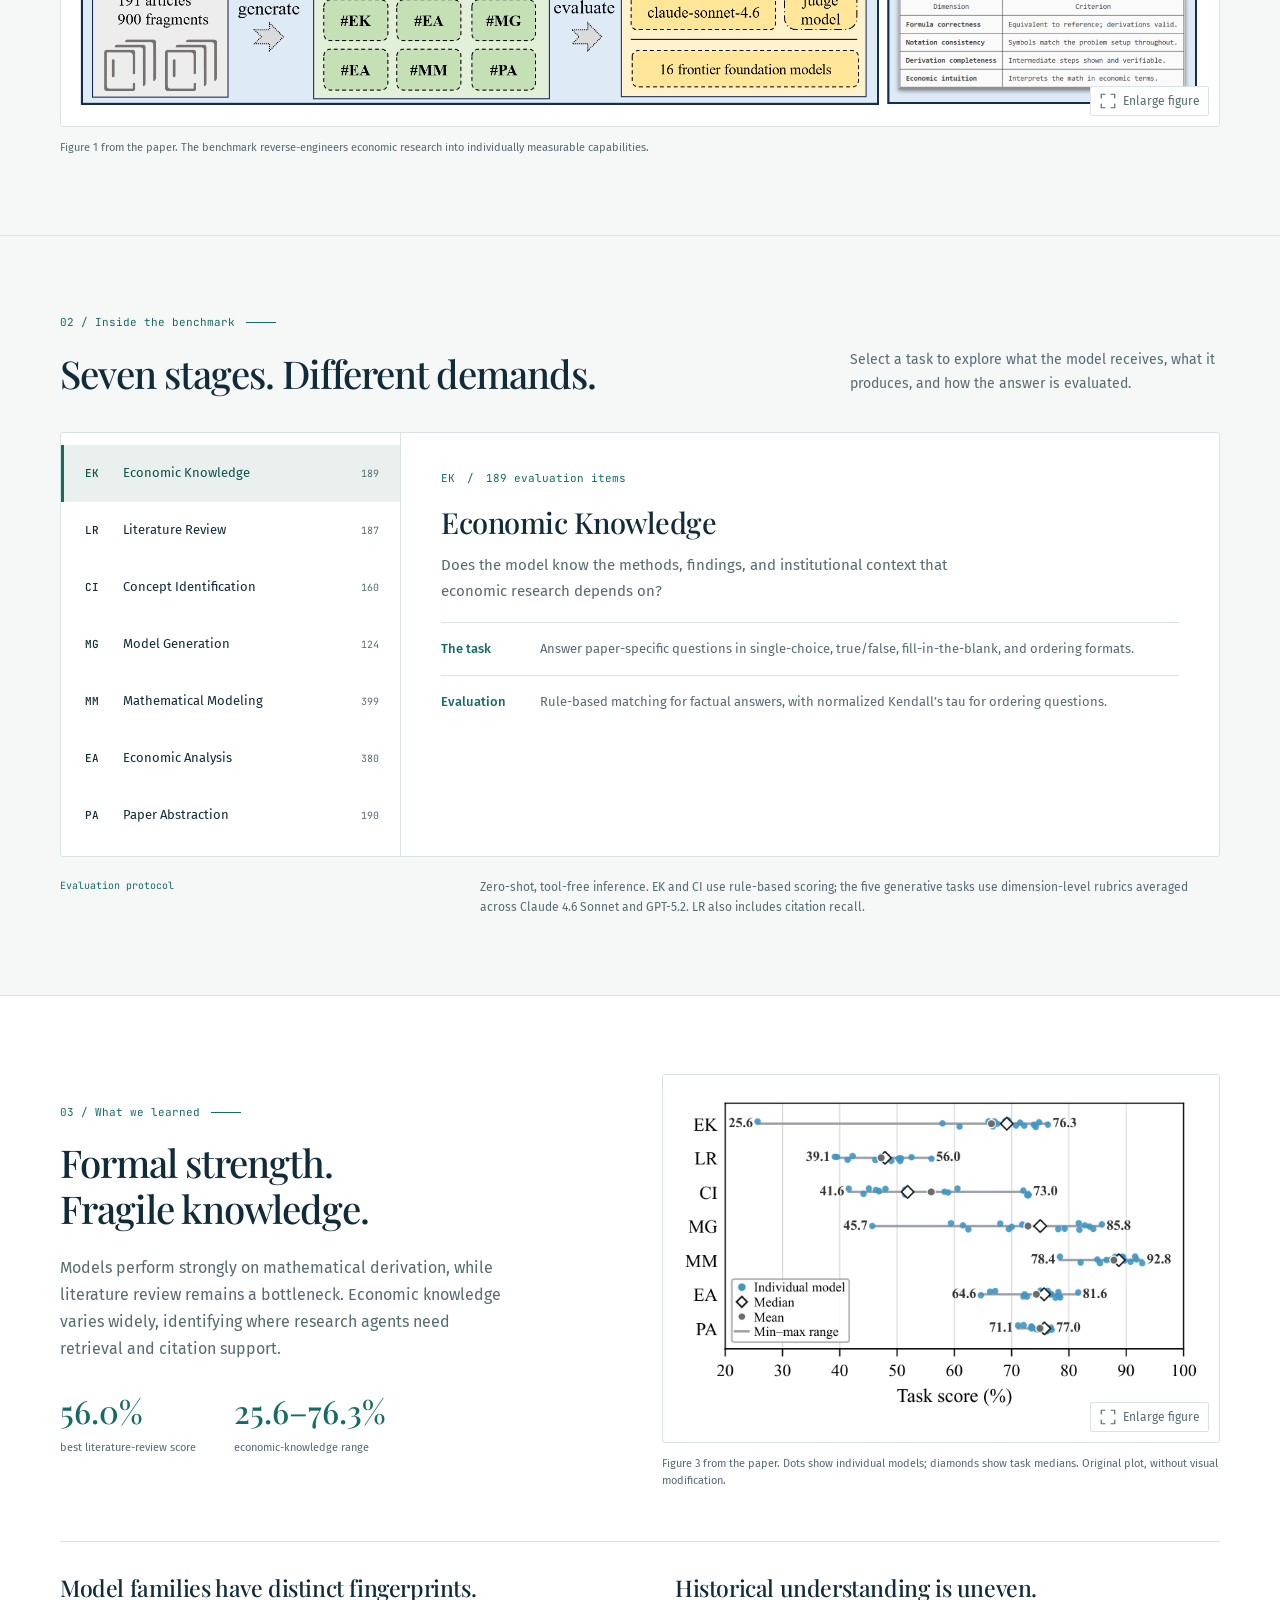
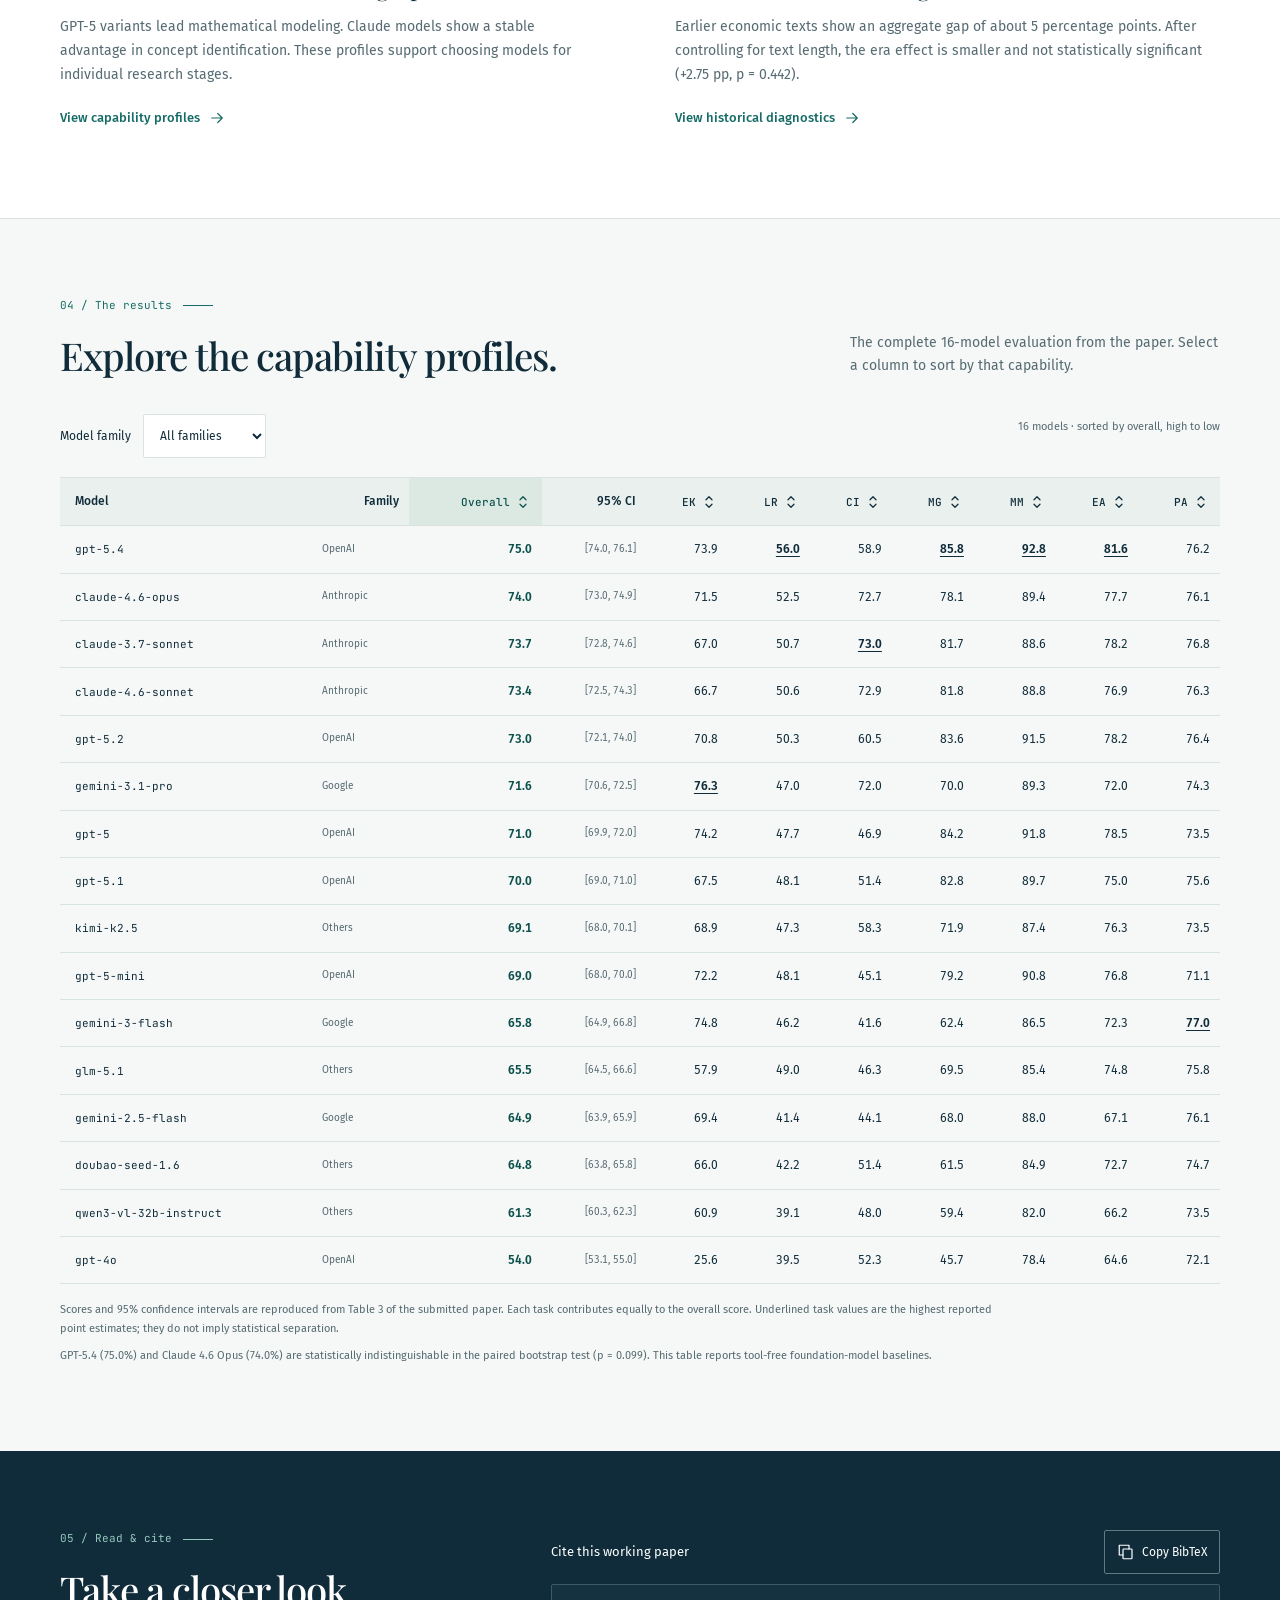
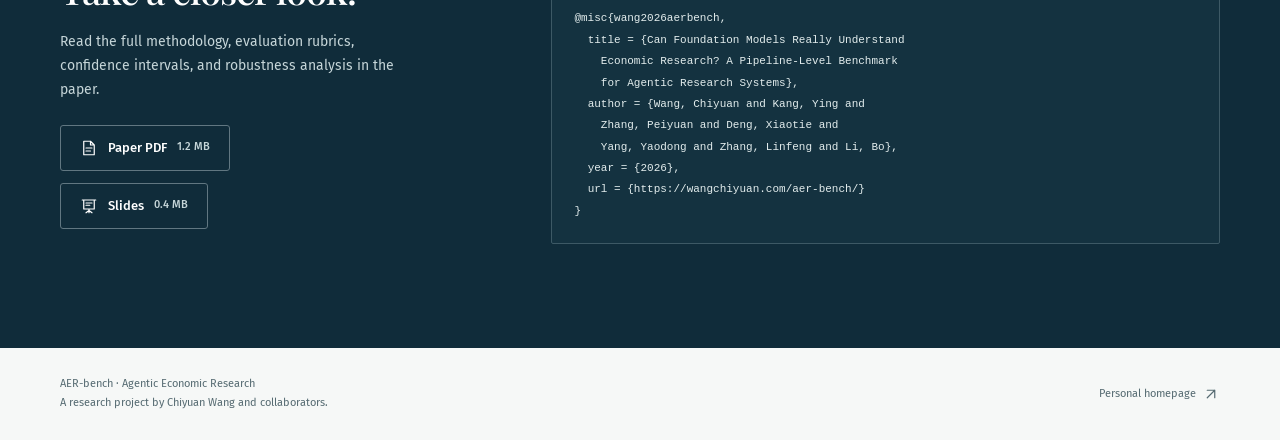
==== commit 9f242e17: "Simplify slides labels and ignore local data" ====
--- a/aer-bench/index.html
+++ b/aer-bench/index.html
@@ -78,7 +78,7 @@
         <p class="contribution"><sup>*</sup> Equal contribution</p>
         <div class="actions">
           <a class="button primary" href="../static/uploads/AER_bench.pdf" type="application/pdf"><svg class="icon" aria-hidden="true"><use href="#paper" /></svg>Read the paper</a>
-          <a class="button" href="../static/uploads/AER_bench_slides_en.pdf" type="application/pdf" hreflang="en"><svg class="icon" aria-hidden="true"><use href="#slides" /></svg>Slides (English)</a>
+          <a class="button" href="../static/uploads/AER_bench_slides_en.pdf" type="application/pdf" hreflang="en"><svg class="icon" aria-hidden="true"><use href="#slides" /></svg>Slides</a>
           <a class="text-link" href="#results">Explore the results<svg class="icon" aria-hidden="true"><use href="#arrow" /></svg></a>
         </div>
         <div class="workflow" aria-label="The seven benchmark tasks">
@@ -209,7 +209,7 @@
 
       <section class="section resources" id="resources" aria-labelledby="resources-title">
         <div class="container resource-layout">
-          <div><p class="section-number">05 / Read &amp; cite</p><h2 id="resources-title">Take a closer look.</h2><p class="description">Read the full methodology, evaluation rubrics, confidence intervals, and robustness analysis in the paper.</p><div class="resource-links"><a class="button" href="../static/uploads/AER_bench.pdf" type="application/pdf"><svg class="icon" aria-hidden="true"><use href="#paper" /></svg>Paper PDF <small>1.2 MB</small></a><a class="button" href="../static/uploads/AER_bench_slides_en.pdf" type="application/pdf" hreflang="en"><svg class="icon" aria-hidden="true"><use href="#slides" /></svg>English slides <small>0.4 MB</small></a></div></div>
+          <div><p class="section-number">05 / Read &amp; cite</p><h2 id="resources-title">Take a closer look.</h2><p class="description">Read the full methodology, evaluation rubrics, confidence intervals, and robustness analysis in the paper.</p><div class="resource-links"><a class="button" href="../static/uploads/AER_bench.pdf" type="application/pdf"><svg class="icon" aria-hidden="true"><use href="#paper" /></svg>Paper PDF <small>1.2 MB</small></a><a class="button" href="../static/uploads/AER_bench_slides_en.pdf" type="application/pdf" hreflang="en"><svg class="icon" aria-hidden="true"><use href="#slides" /></svg>Slides <small>0.4 MB</small></a></div></div>
           <div><div class="citation-head"><h3>Cite this working paper</h3><button class="copy-button" id="copy-citation" type="button"><svg class="icon" aria-hidden="true"><use href="#copy" /></svg><span>Copy BibTeX</span></button></div><pre><code id="citation">@misc{wang2026aerbench,
   title = {Can Foundation Models Really Understand
     Economic Research? A Pipeline-Level Benchmark
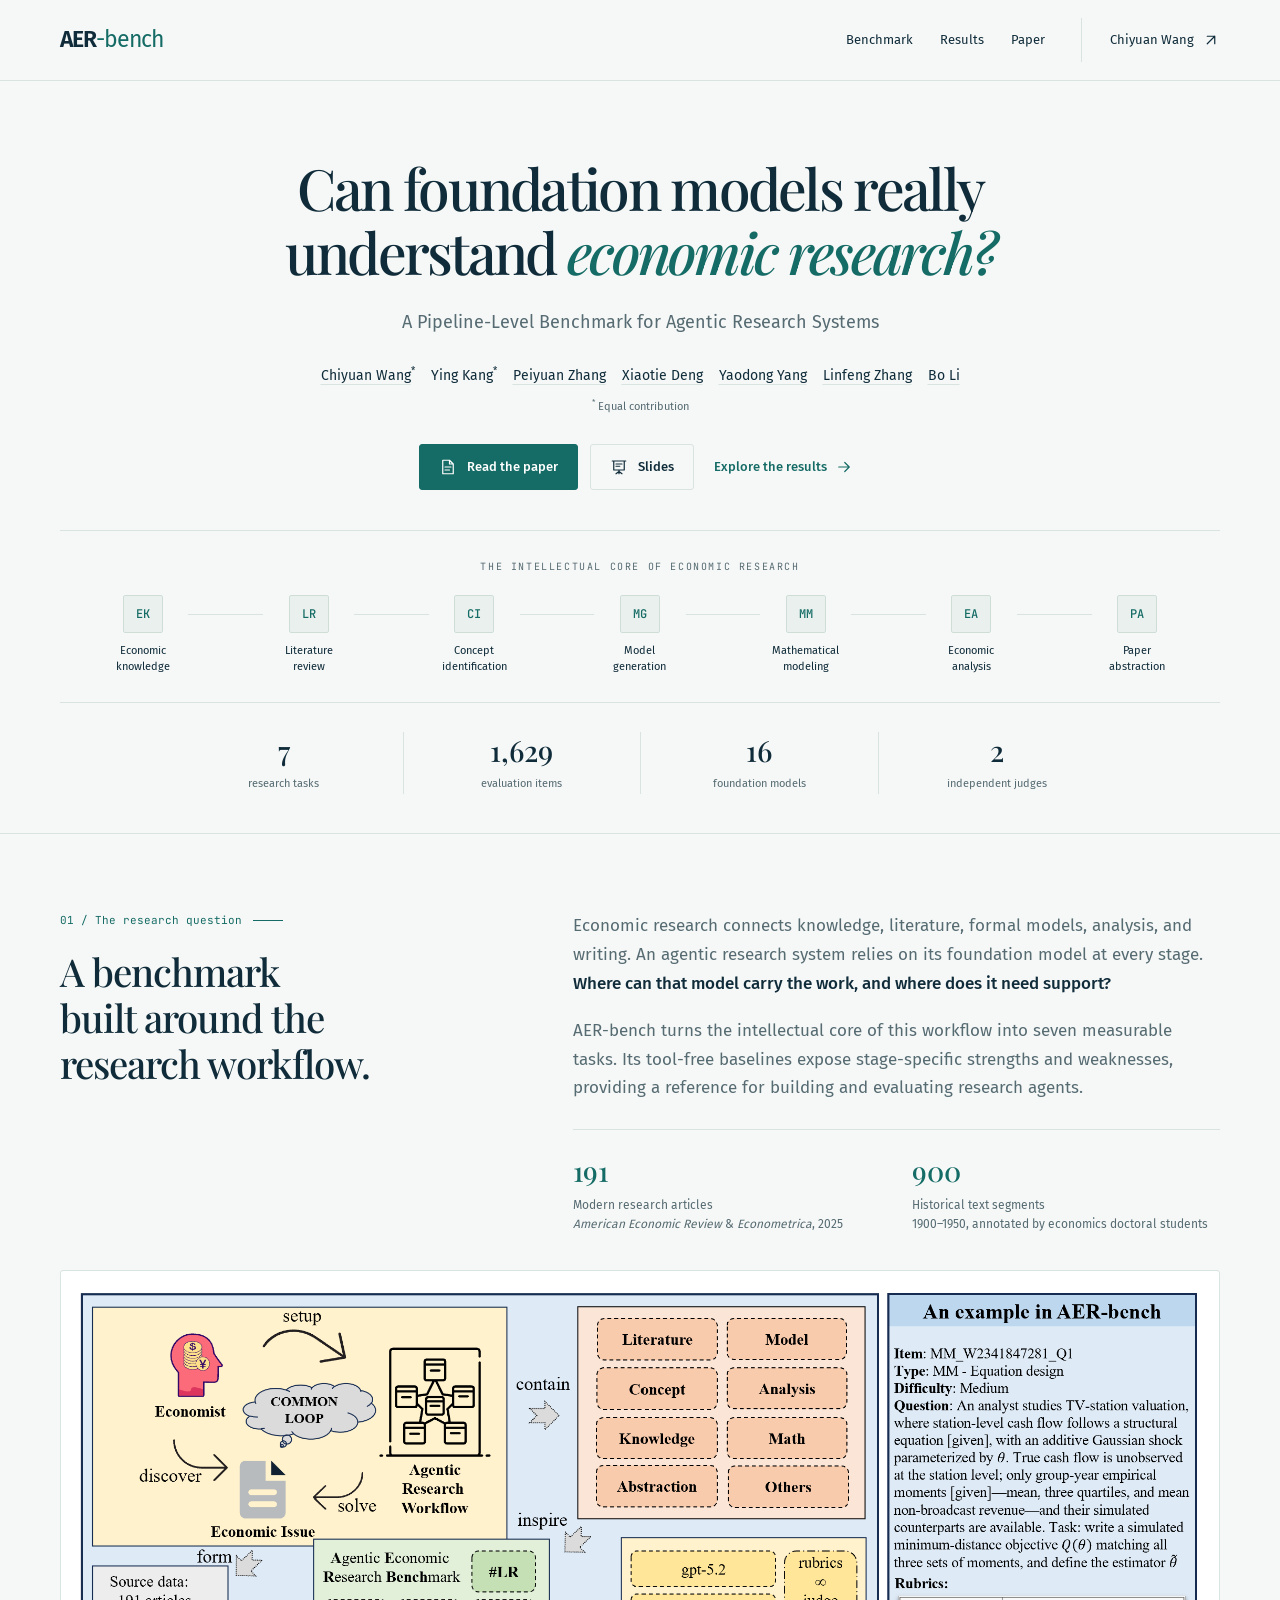
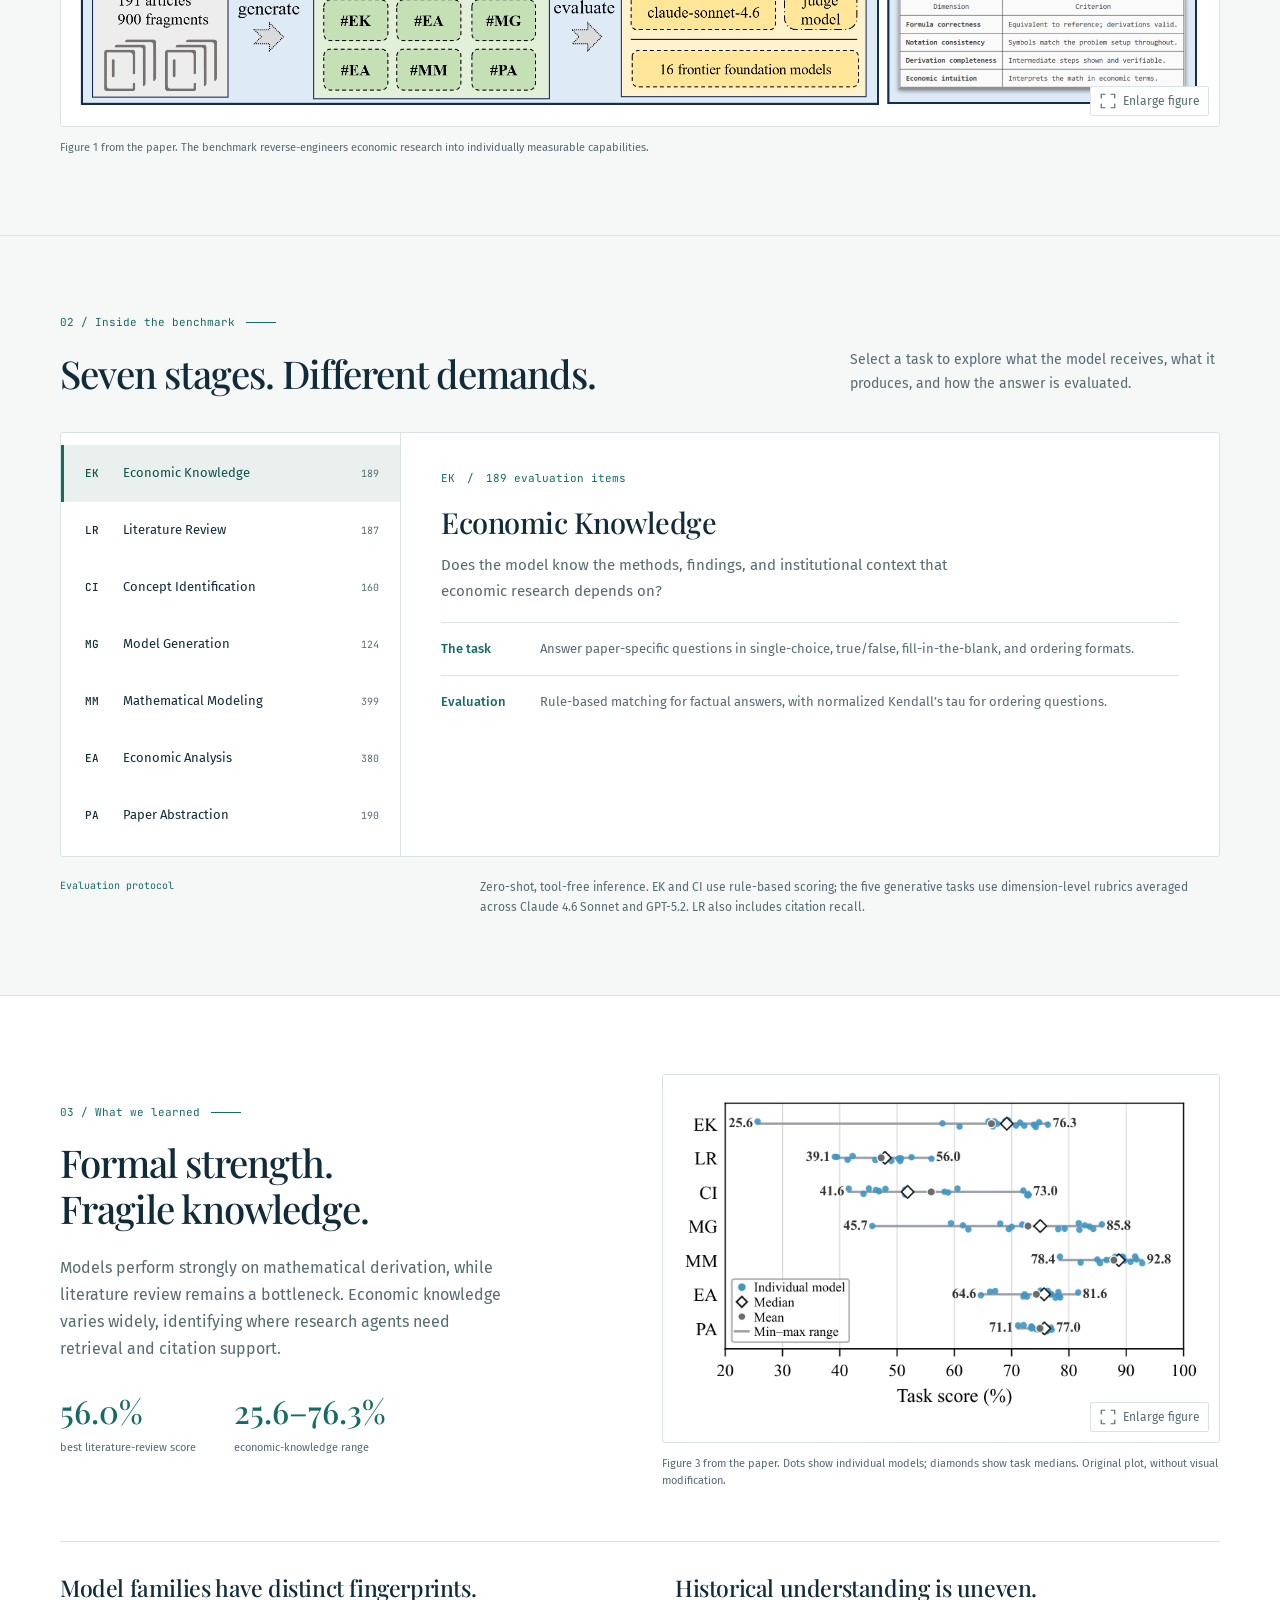
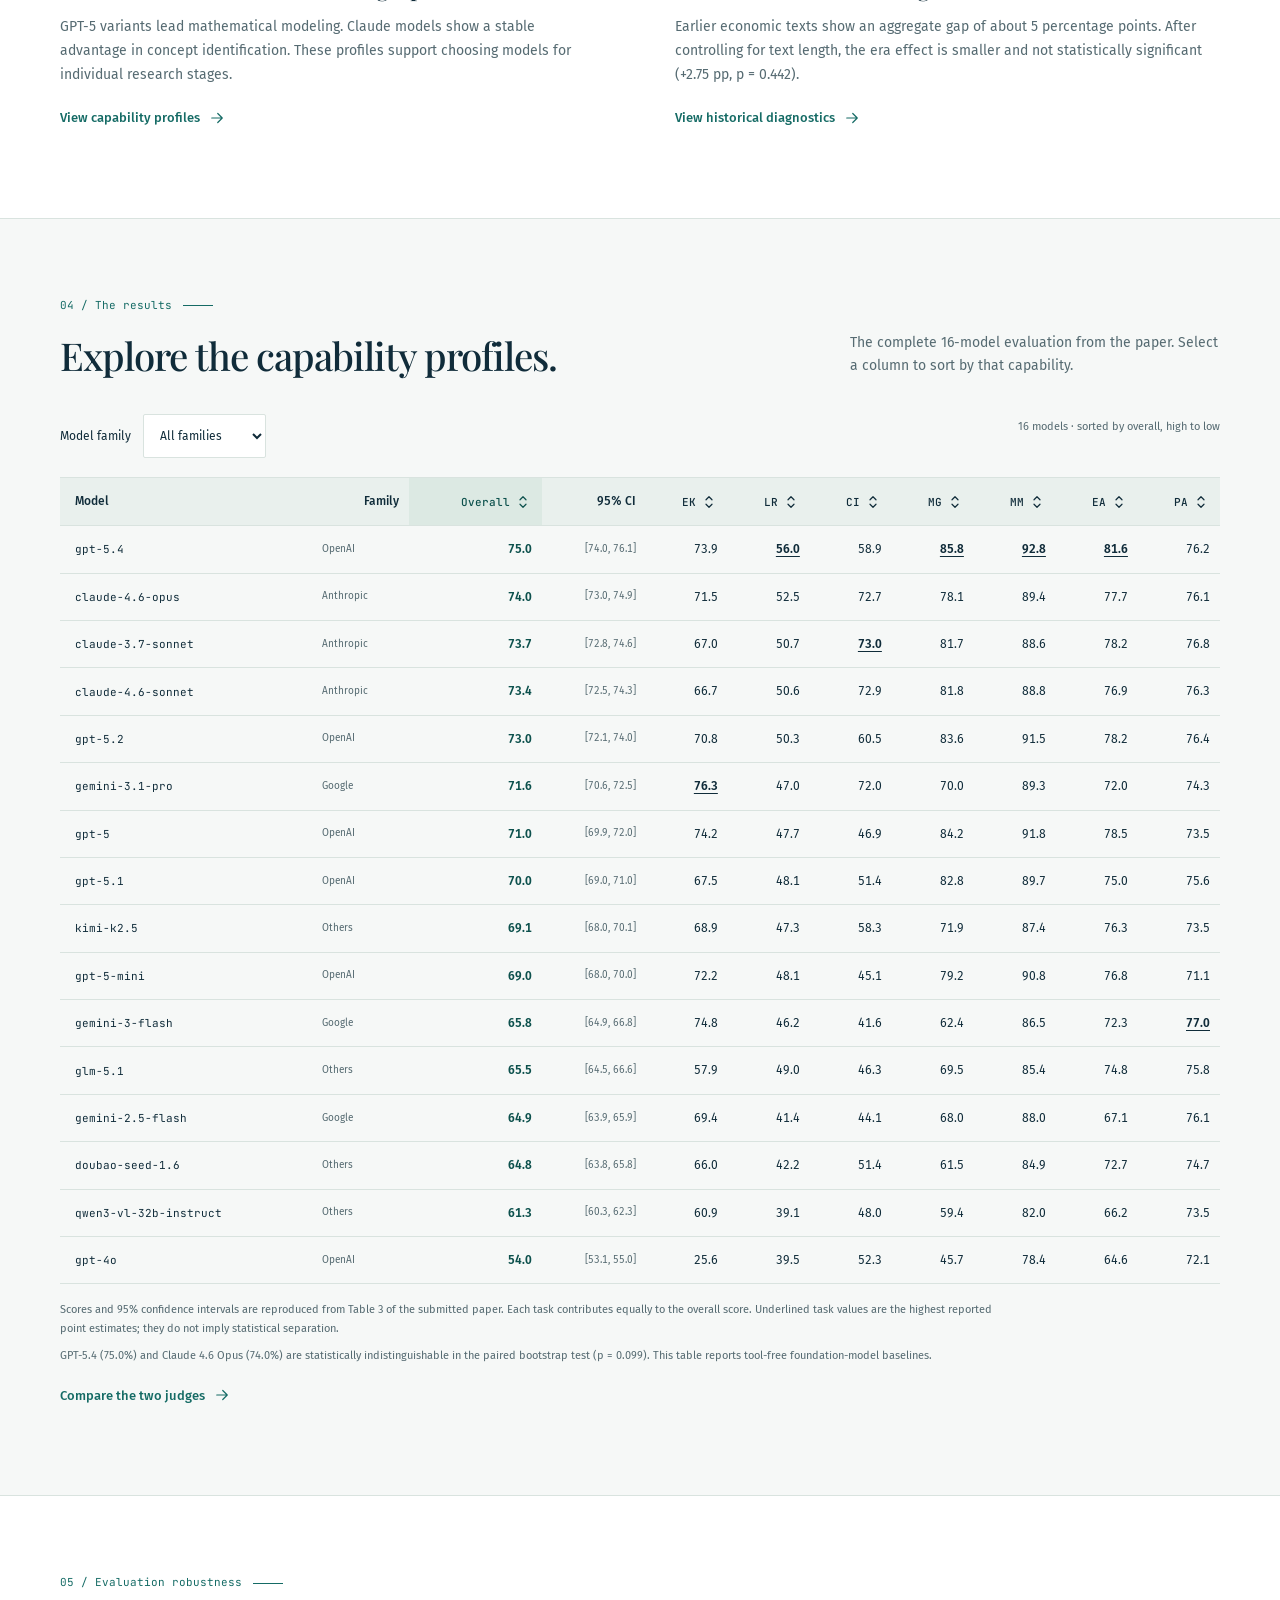
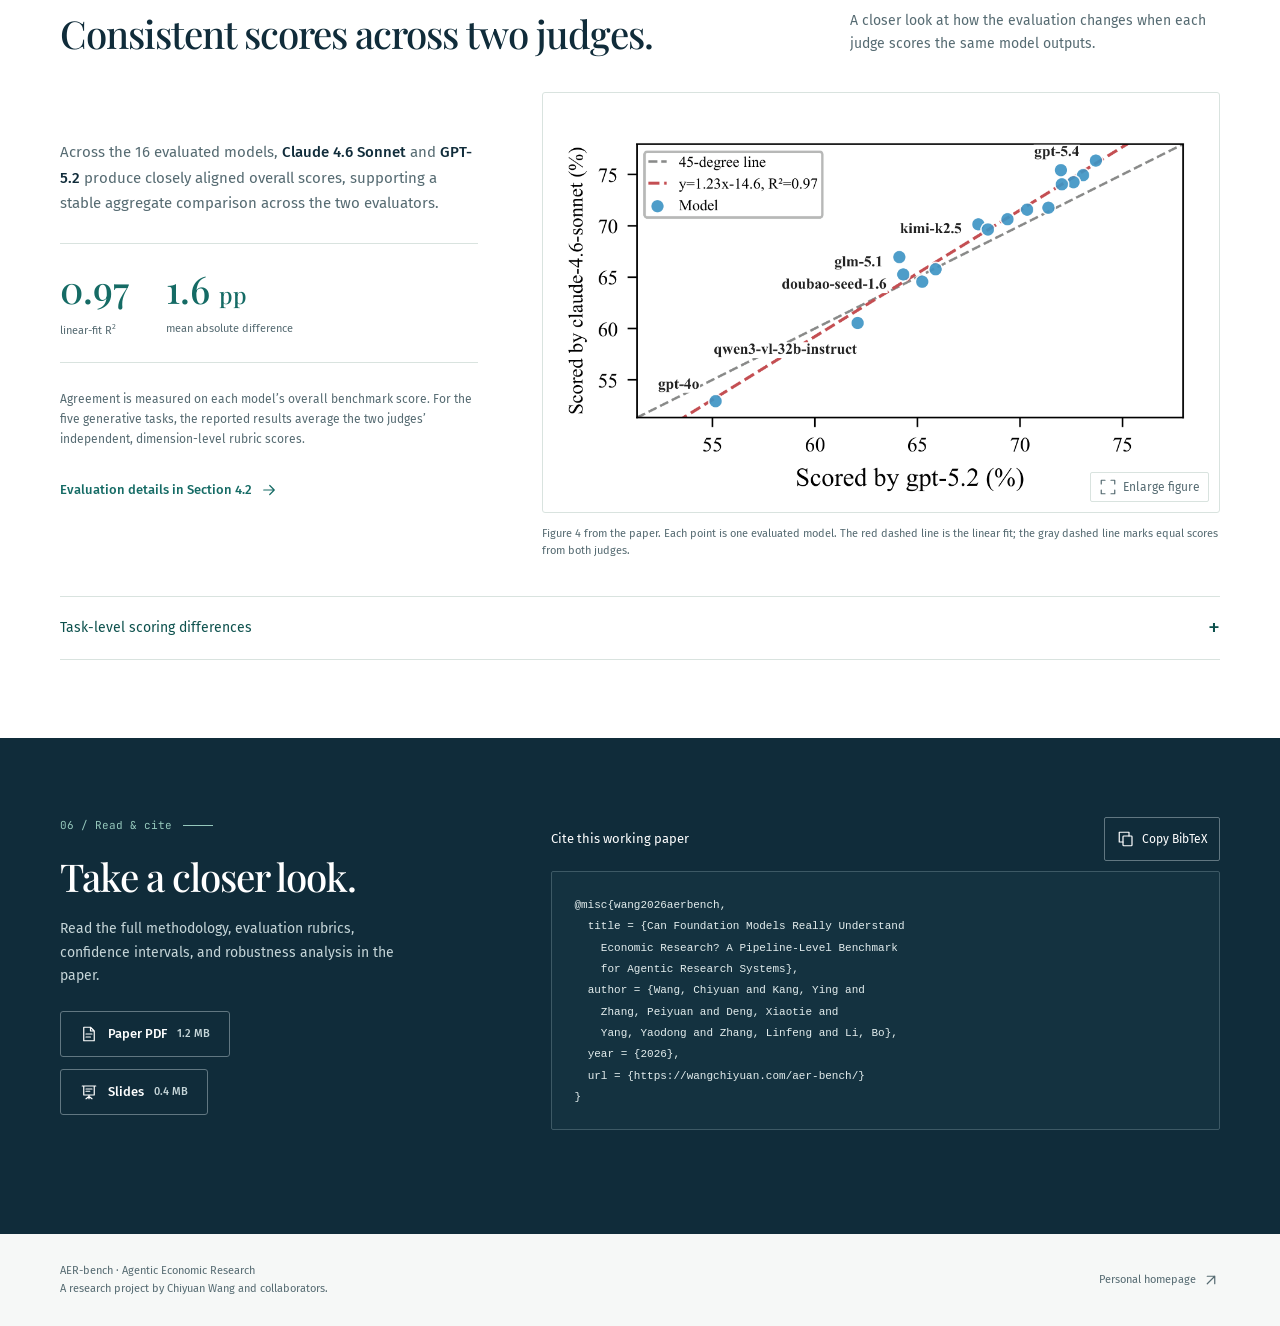
==== commit 49a4d02c: "Add cross-judge agreement and robustness analysis" ====
--- a/aer-bench/index.html
+++ b/aer-bench/index.html
@@ -15,7 +15,7 @@
     <meta name="theme-color" content="#f6f8f7" />
     <link rel="preload" href="assets/fonts/playfair-display-normal.woff2" as="font" type="font/woff2" crossorigin />
     <link rel="preload" href="assets/fonts/fira-sans-400.woff2" as="font" type="font/woff2" crossorigin />
-    <link rel="stylesheet" href="style.css?v=1" />
+    <link rel="stylesheet" href="style.css?v=2" />
     <script src="script.js" defer></script>
     <script type="application/ld+json">
       {
@@ -204,12 +204,58 @@
             </table>
           </div>
           <div class="table-notes"><p>Scores and 95% confidence intervals are reproduced from Table 3 of the submitted paper. Each task contributes equally to the overall score. Underlined task values are the highest reported point estimates; they do not imply statistical separation.</p><p>GPT-5.4 (75.0%) and Claude 4.6 Opus (74.0%) are statistically indistinguishable in the paired bootstrap test (p = 0.099). This table reports tool-free foundation-model baselines.</p></div>
+          <a class="text-link" href="#robustness">Compare the two judges<svg class="icon" aria-hidden="true"><use href="#arrow" /></svg></a>
+        </div>
+      </section>
+
+      <section class="section robustness" id="robustness" aria-labelledby="robustness-title">
+        <div class="container">
+          <div class="section-heading">
+            <div><p class="section-number">05 / Evaluation robustness</p><h2 id="robustness-title">Consistent scores across two judges.</h2></div>
+            <p class="section-description">A closer look at how the evaluation changes when each judge scores the same model outputs.</p>
+          </div>
+          <div class="judge-comparison">
+            <div class="judge-copy">
+              <p>Across the 16 evaluated models, <strong>Claude 4.6 Sonnet</strong> and <strong>GPT-5.2</strong> produce closely aligned overall scores, supporting a stable aggregate comparison across the two evaluators.</p>
+              <dl class="agreement-stats">
+                <div><dt>0.97</dt><dd>linear-fit R<sup>2</sup></dd></div>
+                <div><dt>1.6 <span>pp</span></dt><dd>mean absolute difference</dd></div>
+              </dl>
+              <p class="agreement-scope">Agreement is measured on each model’s overall benchmark score. For the five generative tasks, the reported results average the two judges’ independent, dimension-level rubric scores.</p>
+              <a class="text-link" href="../static/uploads/AER_bench.pdf#page=6">Evaluation details in Section 4.2<svg class="icon" aria-hidden="true"><use href="#arrow" /></svg></a>
+            </div>
+            <figure class="figure">
+              <button class="figure-open" type="button" data-figure="assets/judge_agreement.png" data-figure-title="Cross-judge agreement on overall scores across 16 models" aria-label="Enlarge cross-judge agreement figure">
+                <img src="assets/judge_agreement.png" alt="Overall scores for 16 models, with GPT-5.2 as judge on the horizontal axis and Claude 4.6 Sonnet on the vertical axis. Points cluster along the fitted line, y = 1.23x − 14.6, with R squared 0.97. The mean absolute score difference is 1.6 percentage points." width="1070" height="642" loading="lazy" />
+                <span class="zoom-hint"><svg class="icon" aria-hidden="true"><use href="#expand" /></svg><span>Enlarge figure</span></span>
+              </button>
+              <figcaption>Figure 4 from the paper. Each point is one evaluated model. The red dashed line is the linear fit; the gray dashed line marks equal scores from both judges.</figcaption>
+            </figure>
+          </div>
+          <details class="judge-details">
+            <summary>Task-level scoring differences<span class="details-toggle" aria-hidden="true">+</span></summary>
+            <div class="judge-detail-layout">
+              <figure class="figure">
+                <button class="figure-open" type="button" data-figure="assets/judge_task_differences.png" data-figure-title="Task-level score differences: Claude 4.6 Sonnet minus GPT-5.2" aria-label="Enlarge task-level judge differences figure">
+                  <img src="assets/judge_task_differences.png" alt="Heatmap of Claude 4.6 Sonnet scores minus GPT-5.2 scores across 16 models and six non-CI tasks. Claude generally gives higher Model Generation and Mathematical Modeling scores, while GPT gives higher Paper Abstraction scores." width="1049" height="627" loading="lazy" />
+                  <span class="zoom-hint"><svg class="icon" aria-hidden="true"><use href="#expand" /></svg><span>Enlarge figure</span></span>
+                </button>
+                <figcaption>Figure 5 from the paper. Differences are in percentage points: red indicates higher scores from Claude 4.6 Sonnet; blue indicates higher scores from GPT-5.2.</figcaption>
+              </figure>
+              <div class="judge-copy">
+                <h3>Where the scores differ.</h3>
+                <p>The judges have task-specific scoring preferences. On average, Claude 4.6 Sonnet scores Mathematical Modeling <strong>4.0 pp higher</strong> and Model Generation <strong>13.0 pp higher</strong>; GPT-5.2 scores Paper Abstraction <strong>12.2 pp higher</strong>.</p>
+                <p>Averaging the two judges reduces the influence of these preferences. The scatter plot summarizes overall model-level agreement; this heatmap shows the task-level differences behind that aggregate.</p>
+                <a class="text-link" href="../static/uploads/AER_bench.pdf#page=6">Full analysis in Section 4.2 and Appendix C<svg class="icon" aria-hidden="true"><use href="#arrow" /></svg></a>
+              </div>
+            </div>
+          </details>
         </div>
       </section>
 
       <section class="section resources" id="resources" aria-labelledby="resources-title">
         <div class="container resource-layout">
-          <div><p class="section-number">05 / Read &amp; cite</p><h2 id="resources-title">Take a closer look.</h2><p class="description">Read the full methodology, evaluation rubrics, confidence intervals, and robustness analysis in the paper.</p><div class="resource-links"><a class="button" href="../static/uploads/AER_bench.pdf" type="application/pdf"><svg class="icon" aria-hidden="true"><use href="#paper" /></svg>Paper PDF <small>1.2 MB</small></a><a class="button" href="../static/uploads/AER_bench_slides_en.pdf" type="application/pdf" hreflang="en"><svg class="icon" aria-hidden="true"><use href="#slides" /></svg>Slides <small>0.4 MB</small></a></div></div>
+          <div><p class="section-number">06 / Read &amp; cite</p><h2 id="resources-title">Take a closer look.</h2><p class="description">Read the full methodology, evaluation rubrics, confidence intervals, and robustness analysis in the paper.</p><div class="resource-links"><a class="button" href="../static/uploads/AER_bench.pdf" type="application/pdf"><svg class="icon" aria-hidden="true"><use href="#paper" /></svg>Paper PDF <small>1.2 MB</small></a><a class="button" href="../static/uploads/AER_bench_slides_en.pdf" type="application/pdf" hreflang="en"><svg class="icon" aria-hidden="true"><use href="#slides" /></svg>Slides <small>0.4 MB</small></a></div></div>
           <div><div class="citation-head"><h3>Cite this working paper</h3><button class="copy-button" id="copy-citation" type="button"><svg class="icon" aria-hidden="true"><use href="#copy" /></svg><span>Copy BibTeX</span></button></div><pre><code id="citation">@misc{wang2026aerbench,
   title = {Can Foundation Models Really Understand
     Economic Research? A Pipeline-Level Benchmark
--- a/aer-bench/style.css
+++ b/aer-bench/style.css
@@ -30,7 +30,7 @@
 button { color: inherit; cursor: pointer; }
 a { color: inherit; text-underline-offset: 4px; text-decoration-thickness: 1px; }
 a:hover { color: var(--teal); }
-button:focus-visible, a:focus-visible, select:focus-visible, [tabindex]:focus-visible { outline: 3px solid var(--gold); outline-offset: 5px; }
+button:focus-visible, a:focus-visible, select:focus-visible, summary:focus-visible, [tabindex]:focus-visible { outline: 3px solid var(--gold); outline-offset: 5px; }
 img { display: block; max-width: 100%; height: auto; }
 svg.icon { width: 18px; height: 18px; flex: 0 0 18px; fill: none; stroke: currentColor; stroke-width: 1.6; stroke-linecap: round; stroke-linejoin: round; }
 .symbols { position: absolute; width: 0; height: 0; overflow: hidden; }
@@ -153,6 +153,24 @@
 .table-help { display: none; }
 .table-notes { margin-top: 17px; font-size: 11px; color: var(--muted); max-width: 940px; }
 .table-notes p { margin-bottom: 8px; }
+.robustness { background: var(--white); }
+.judge-comparison { display: grid; grid-template-columns: 0.8fr 1.3fr; gap: 64px; align-items: center; }
+.judge-copy { color: var(--muted); font-size: 15px; }
+.judge-copy strong { color: var(--ink); font-weight: 500; }
+.judge-comparison .figure, .judge-detail-layout .figure { margin: 0; min-width: 0; }
+.agreement-stats { display: flex; gap: 37px; margin: 26px 0; padding-block: 21px; border-block: 1px solid var(--line); }
+.agreement-stats dt { color: var(--teal); font: 500 38px/1.25 var(--serif); }
+.agreement-stats dt span { font-size: 23px; }
+.agreement-stats dd { margin: 8px 0 0; font-size: 11px; }
+.judge-copy .agreement-scope { font-size: 12px; }
+.judge-details { margin-top: 36px; border-block: 1px solid var(--line); }
+.judge-details summary { display: flex; justify-content: space-between; align-items: center; gap: 20px; min-height: 62px; padding-block: 14px; cursor: pointer; list-style: none; font-size: 14px; color: var(--teal-dark); }
+.judge-details summary::-webkit-details-marker { display: none; }
+.judge-details summary:hover { color: var(--teal); }
+.details-toggle { font: 24px/1 var(--sans); }
+.judge-details[open] .details-toggle { transform: rotate(45deg); }
+.judge-detail-layout { display: grid; grid-template-columns: 1.3fr 0.8fr; gap: 64px; align-items: center; padding: 8px 0 28px; }
+.judge-detail-layout h3 { color: var(--ink); font: 500 26px/1.3 var(--serif); }
 .resources { background: var(--ink); color: white; border-color: var(--ink); }
 .resources .section-number { color: #95c8bc; }
 .resources .section-number::after { background: #95c8bc; }
@@ -189,6 +207,7 @@
 @media (max-width: 1100px) {
   .intro-layout, .resource-layout { gap: 45px; }
   .finding-main, .finding-notes { gap: 35px; }
+  .judge-comparison, .judge-detail-layout { gap: 35px; }
   .task-explorer { grid-template-columns: 300px 1fr; }
   .task-panel { padding: 30px; }
   .hero h1 { font-size: 54px; }
@@ -218,6 +237,10 @@
   .finding-main .summary { max-width: none; }
   .finding-main .figure { max-width: 590px; }
   .finding-numbers { margin-top: 22px; }
+  .judge-comparison, .judge-detail-layout { grid-template-columns: 1fr; gap: 25px; }
+  .judge-copy { font-size: 14px; }
+  .judge-comparison .figure, .judge-detail-layout .figure { max-width: 680px; }
+  .agreement-stats { gap: 46px; margin-block: 21px; }
   .resources .description { max-width: none; }
   .resource-links { flex-direction: row; flex-wrap: wrap; margin-bottom: 10px; }
   .table-help { display: block; font-size: 11px; color: var(--muted); margin-bottom: 10px; }
@@ -295,6 +318,13 @@
   tbody th, thead th:first-child { min-width: 150px; width: 150px; max-width: 150px; white-space: normal; overflow-wrap: anywhere; }
   th, td { padding-block: 13px; }
   .table-notes { font-size: 10px; }
+  .agreement-stats { gap: 30px; padding-block: 17px; }
+  .agreement-stats dt { font-size: 34px; }
+  .agreement-stats dd { font-size: 10px; }
+  .judge-details { margin-top: 25px; }
+  .judge-details summary { font-size: 13px; }
+  .judge-detail-layout { gap: 22px; padding-bottom: 22px; }
+  .judge-detail-layout h3 { font-size: 24px; }
   .resource-layout { gap: 24px; }
   .resources .description { font-size: 13px; }
   .resource-links { flex-direction: column; gap: 10px; }
@@ -310,7 +340,7 @@
 }
 @media print {
   .site-nav, .actions, .zoom-hint, .results-controls, .copy-button, .copy-status, .footer, dialog { display: none; }
-  body, .resources, .findings { background: white; color: black; }
+  body, .resources, .findings, .robustness { background: white; color: black; }
   .container { width: 100%; }
   .hero { padding-top: 0; }
   .section { padding-block: 25px; }
